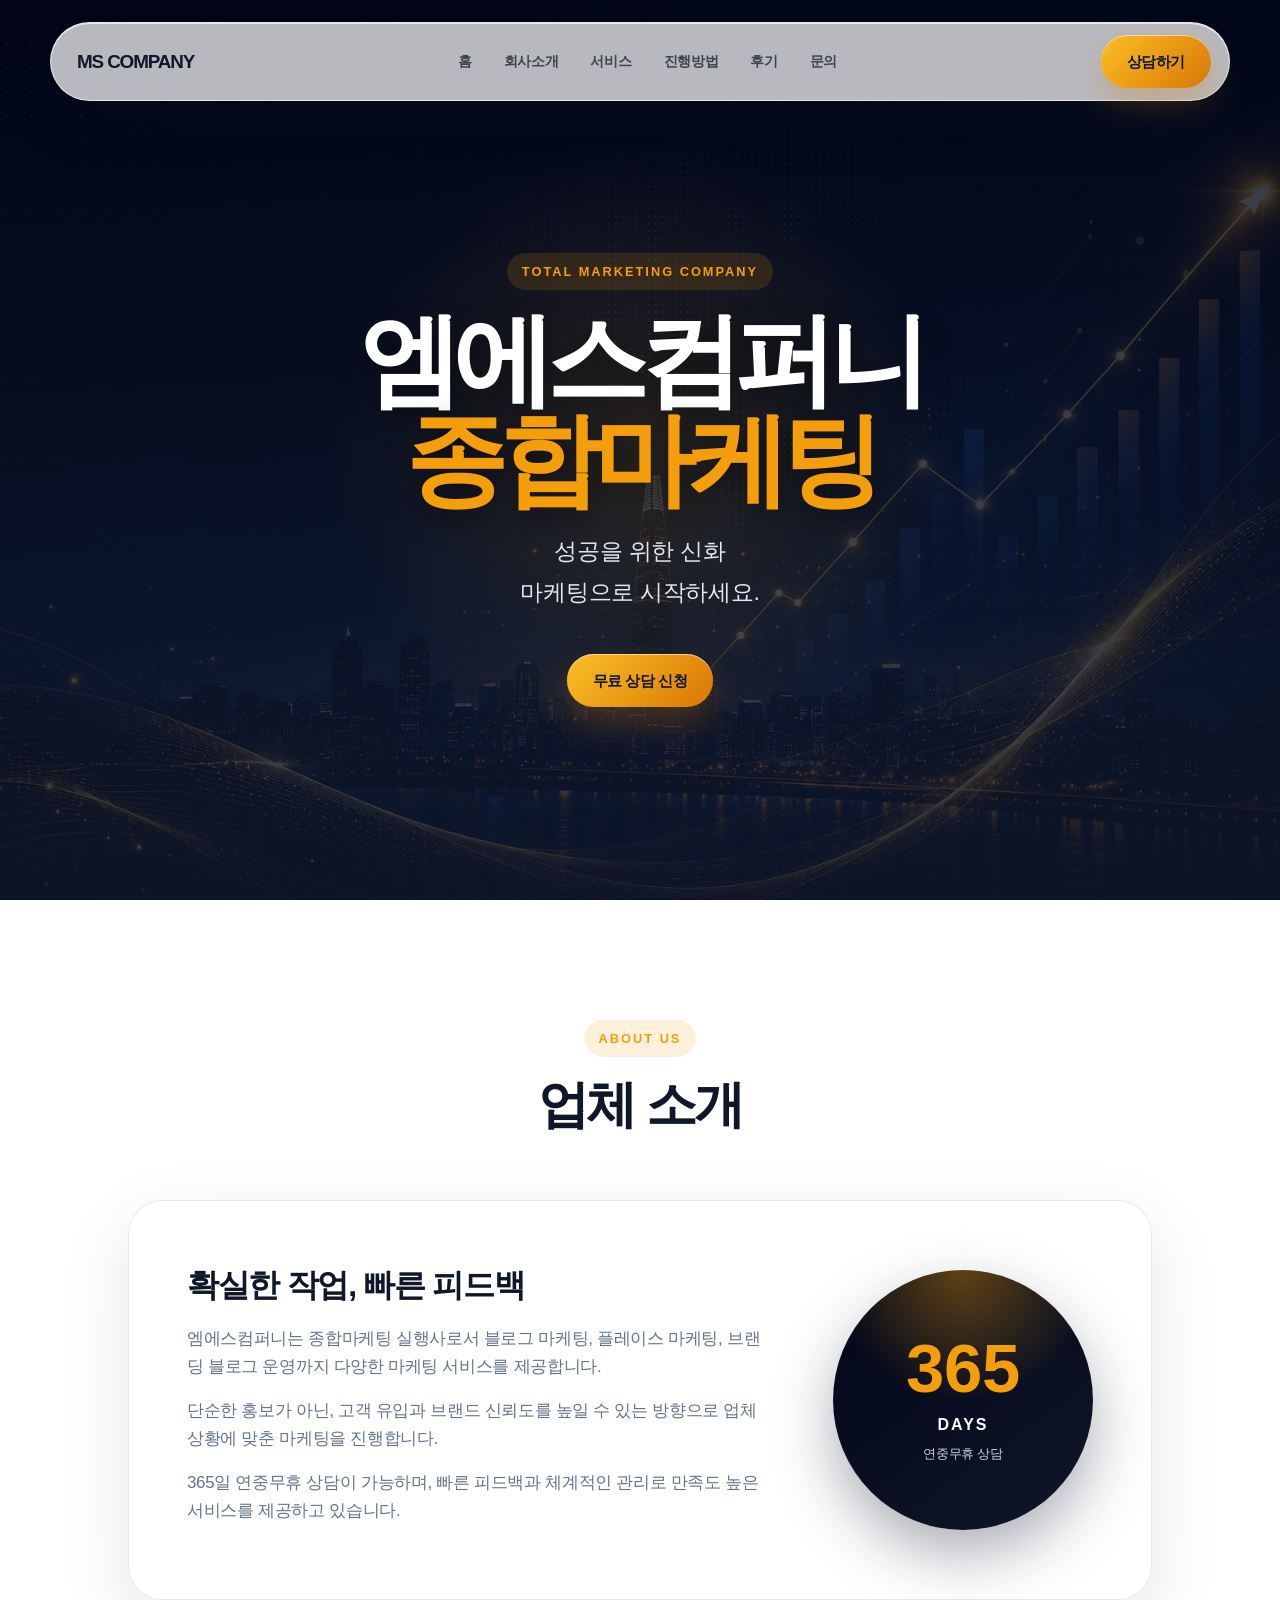
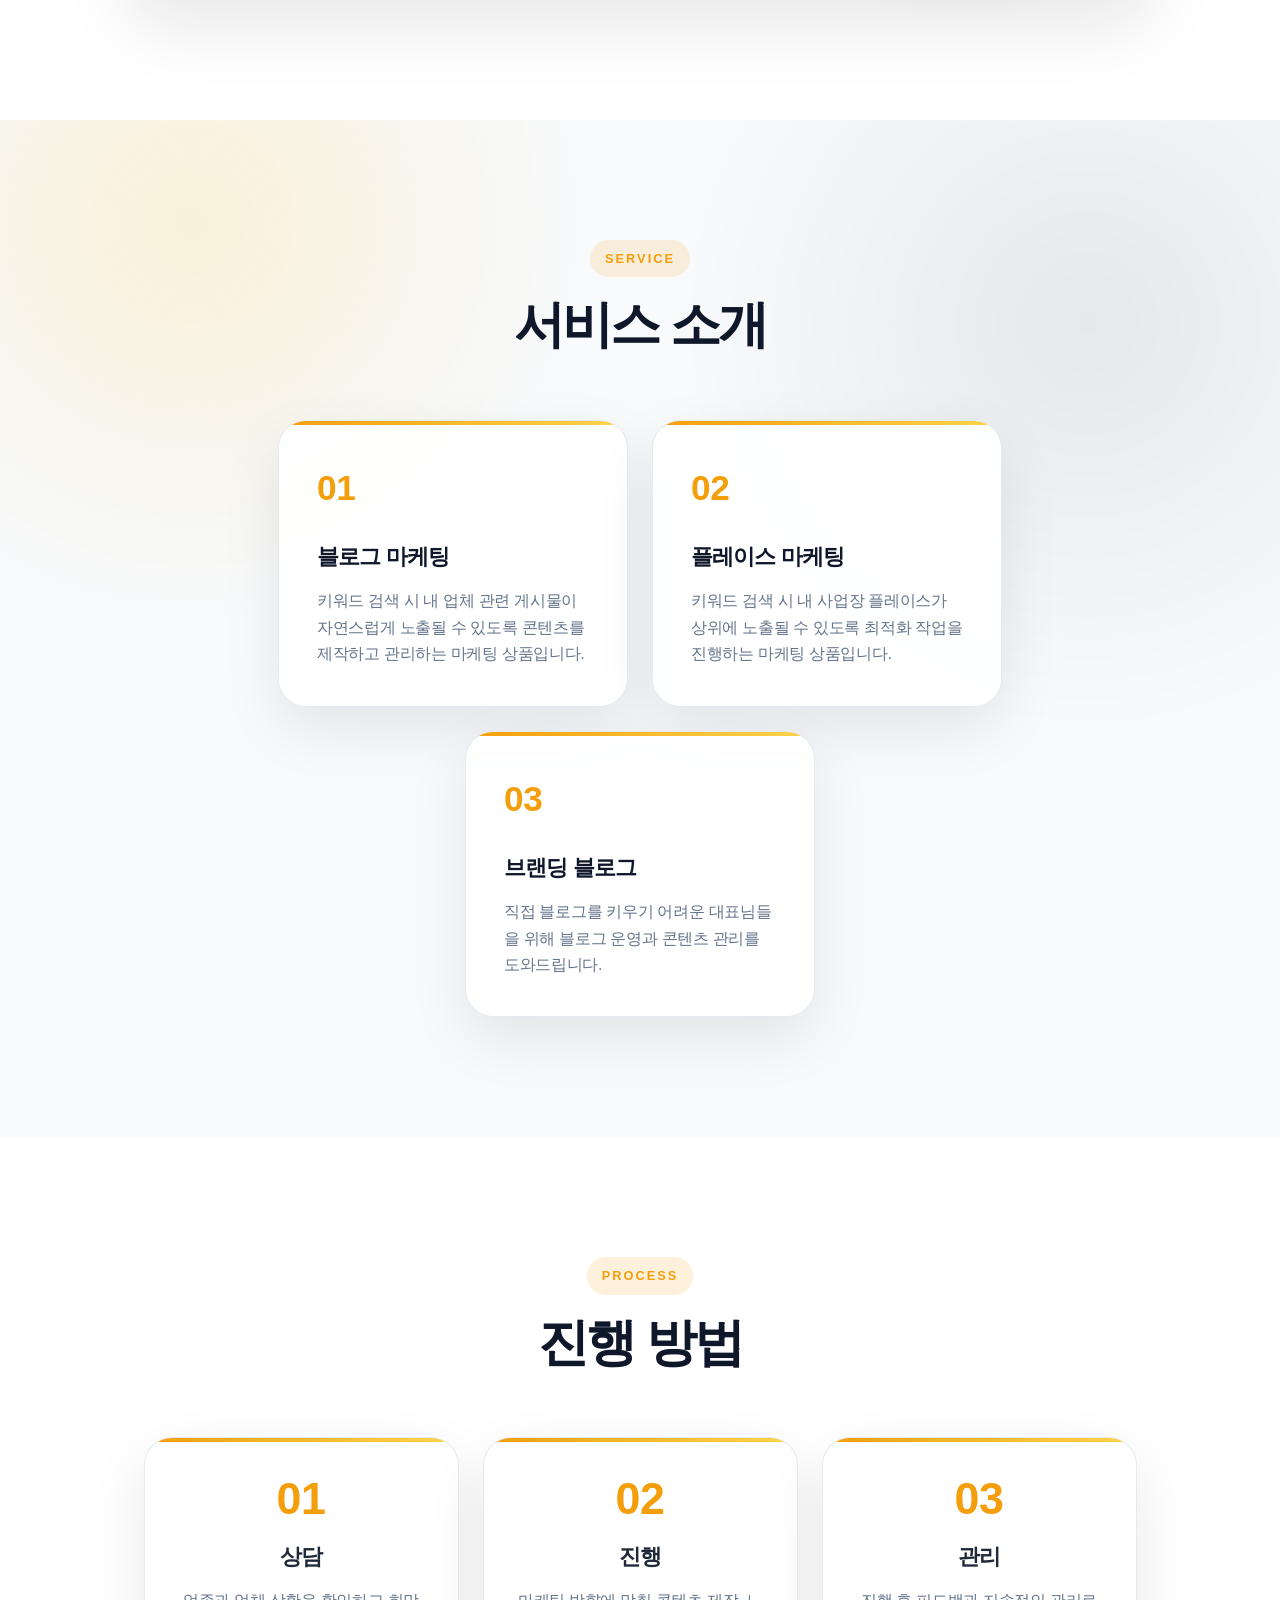
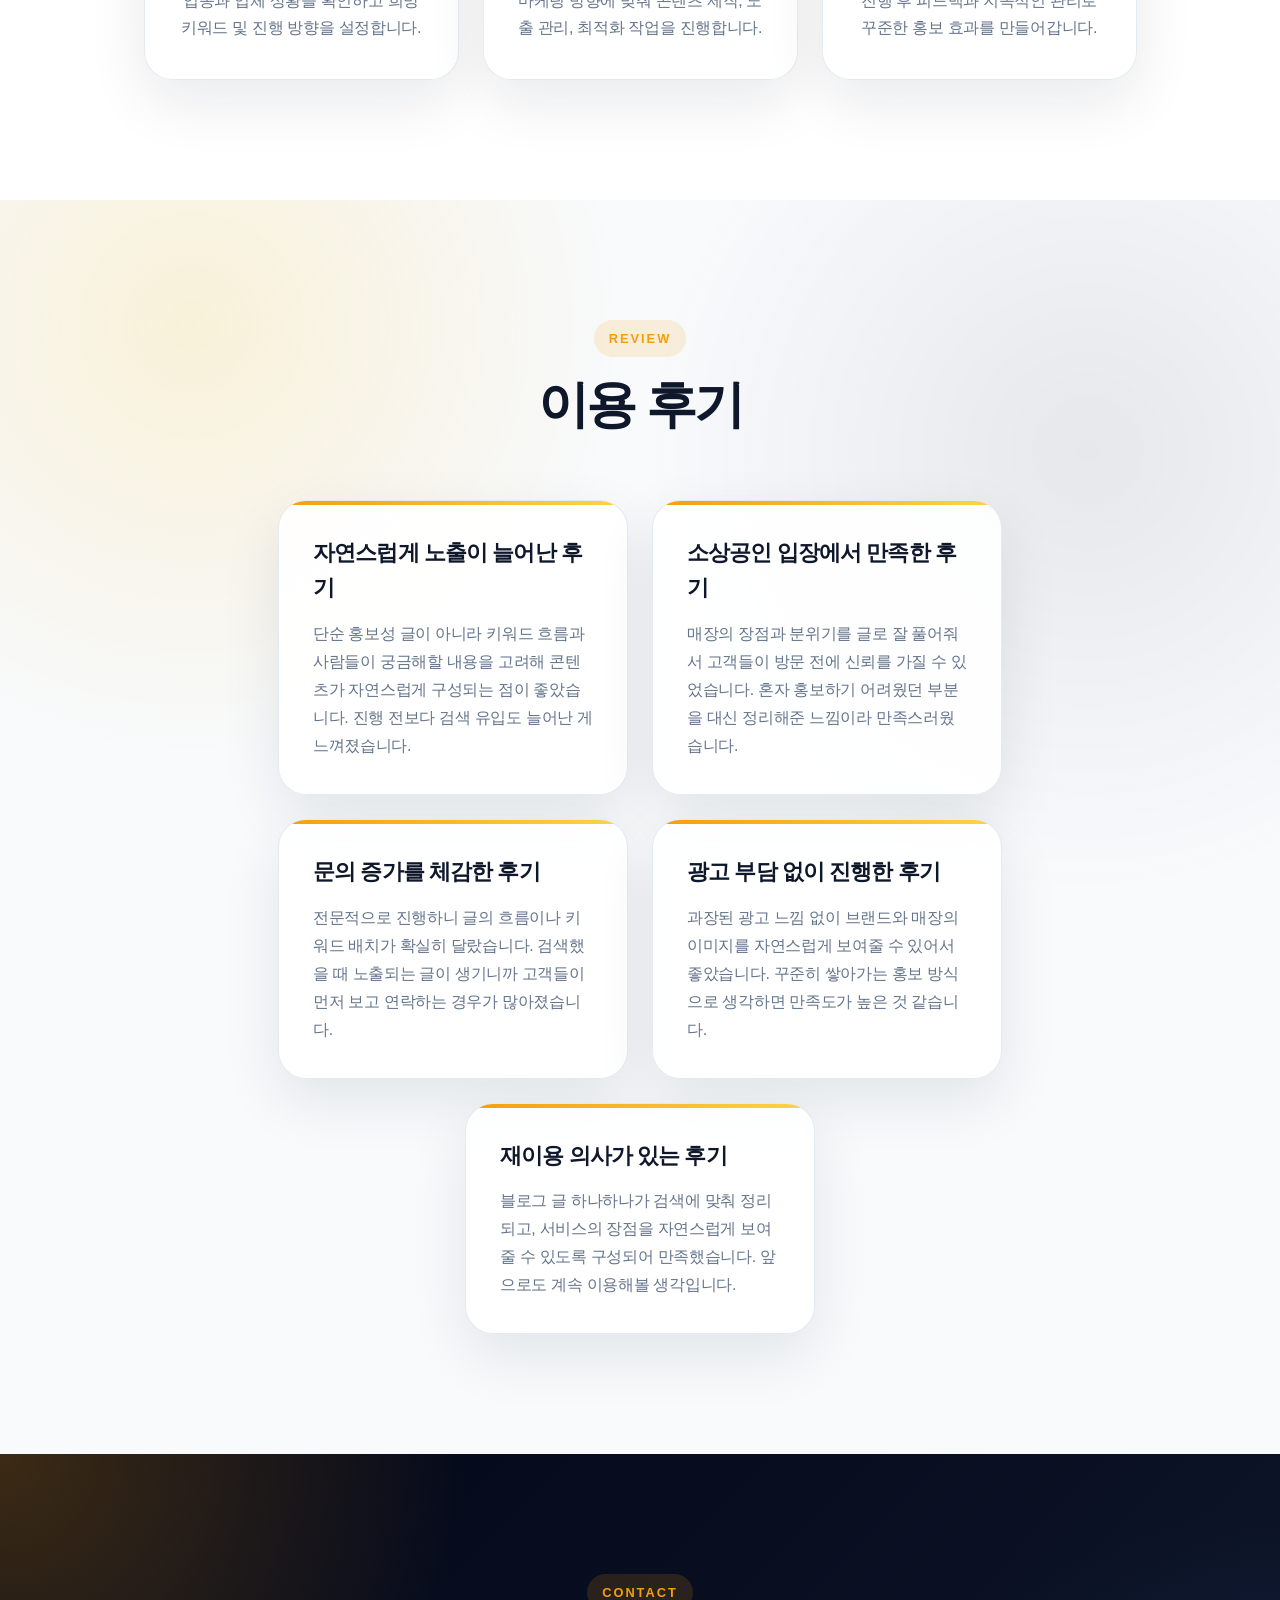
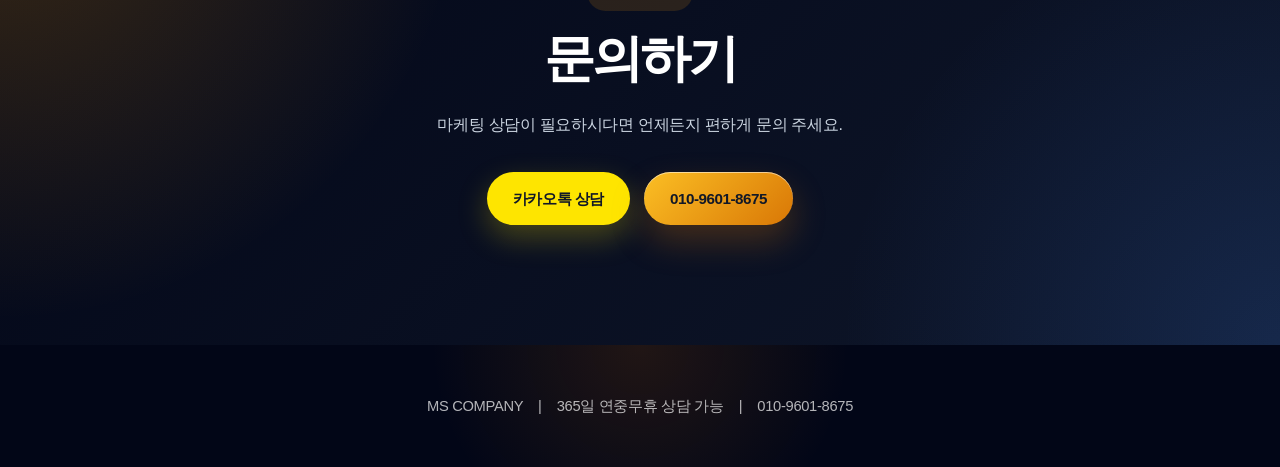
==== index.html @ 9f82bcaf "1차 작업 완료" ====
<!DOCTYPE html>
<html lang="ko">
<head>
  <meta charset="UTF-8">
  <meta name="viewport" content="width=device-width, initial-scale=1.0">
  <title>엠에스컴퍼니 종합마케팅</title>

  <link rel="stylesheet" href="./src/styles/common.css">
  <link rel="stylesheet" href="./src/styles/index.css">
</head>
<body>

  <header class="header">
    <div class="header-logo">MS COMPANY</div>

    <nav class="header-menu">
      <a href="#home" class="menu-link">홈</a>
      <a href="#about" class="menu-link">회사소개</a>
      <a href="#services" class="menu-link">서비스</a>
      <a href="#process" class="menu-link">진행방법</a>
      <a href="#review" class="menu-link">후기</a>
      <a href="#contact" class="menu-link">문의</a>
    </nav>

    <a href="http://pf.kakao.com/_NpxgxcG/chat" class="button1">상담하기</a>
  </header>

  <section id="home" class="hero-section">

  <div class="container1">

    <span class="section-label">
      TOTAL MARKETING COMPANY
    </span>

    <h1>
      엠에스컴퍼니<br>
      <span>종합마케팅</span>
    </h1>

    <p class="hero-text">
      성공을 위한 신화<br>
      마케팅으로 시작하세요.
    </p>

    <a
      href="http://pf.kakao.com/_NpxgxcG/chat"
      class="button1"
    >
      무료 상담 신청
    </a>

  </div>

</section>

  <section id="about">
    <div class="container1">
      <span class="section-label">ABOUT US</span>
      <h2>업체 소개</h2>

      <div class="about-card">
        <div class="text-container">
          <h3>확실한 작업, 빠른 피드백</h3>

          <p>
            엠에스컴퍼니는 종합마케팅 실행사로서 블로그 마케팅,
            플레이스 마케팅, 브랜딩 블로그 운영까지 다양한 마케팅 서비스를 제공합니다.
          </p>

          <p>
            단순한 홍보가 아닌, 고객 유입과 브랜드 신뢰도를 높일 수 있는
            방향으로 업체 상황에 맞춘 마케팅을 진행합니다.
          </p>

          <p>
            365일 연중무휴 상담이 가능하며,
            빠른 피드백과 체계적인 관리로 만족도 높은 서비스를 제공하고 있습니다.
          </p>
        </div>

        <div class="point-box">
          <strong>365</strong>
          <span>DAYS</span>
          <small>연중무휴 상담</small>
        </div>
      </div>
    </div>
  </section>

  <section id="services" class="bg">
    <div class="container2">
      <span class="section-label">SERVICE</span>
      <h2>서비스 소개</h2>

      <div class="service-container">
        <div class="service-box">
          <span class="service-num">01</span>
          <h3>블로그 마케팅</h3>
          <p>
            키워드 검색 시 내 업체 관련 게시물이 자연스럽게 노출될 수 있도록
            콘텐츠를 제작하고 관리하는 마케팅 상품입니다.
          </p>
        </div>

        <div class="service-box">
          <span class="service-num">02</span>
          <h3>플레이스 마케팅</h3>
          <p>
            키워드 검색 시 내 사업장 플레이스가 상위에 노출될 수 있도록
            최적화 작업을 진행하는 마케팅 상품입니다.
          </p>
        </div>

        <div class="service-box">
          <span class="service-num">03</span>
          <h3>브랜딩 블로그</h3>
          <p>
            직접 블로그를 키우기 어려운 대표님들을 위해
            블로그 운영과 콘텐츠 관리를 도와드립니다.
          </p>
        </div>
      </div>
    </div>
  </section>

  <section id="process">
    <div class="container3">
      <span class="section-label">PROCESS</span>
      <h2>진행 방법</h2>

      <div class="process-container">
        <div class="process-box">
          <strong>01</strong>
          <h3>상담</h3>
          <p>
            업종과 업체 상황을 확인하고
            희망 키워드 및 진행 방향을 설정합니다.
          </p>
        </div>

        <div class="process-box">
          <strong>02</strong>
          <h3>진행</h3>
          <p>
            마케팅 방향에 맞춰 콘텐츠 제작,
            노출 관리, 최적화 작업을 진행합니다.
          </p>
        </div>

        <div class="process-box">
          <strong>03</strong>
          <h3>관리</h3>
          <p>
            진행 후 피드백과 지속적인 관리로
            꾸준한 홍보 효과를 만들어갑니다.
          </p>
        </div>
      </div>
    </div>
  </section>

  <section id="review" class="bg">
    <div class="container3">
      <span class="section-label">REVIEW</span>
      <h2>이용 후기</h2>

      <div class="review-container">
        <div class="review-box">
          <h3>자연스럽게 노출이 늘어난 후기</h3>
          <p>
            단순 홍보성 글이 아니라 키워드 흐름과 사람들이 궁금해할 내용을 고려해
            콘텐츠가 자연스럽게 구성되는 점이 좋았습니다.
            진행 전보다 검색 유입도 늘어난 게 느껴졌습니다.
          </p>
        </div>

        <div class="review-box">
          <h3>소상공인 입장에서 만족한 후기</h3>
          <p>
            매장의 장점과 분위기를 글로 잘 풀어줘서
            고객들이 방문 전에 신뢰를 가질 수 있었습니다.
            혼자 홍보하기 어려웠던 부분을 대신 정리해준 느낌이라 만족스러웠습니다.
          </p>
        </div>

        <div class="review-box">
          <h3>문의 증가를 체감한 후기</h3>
          <p>
            전문적으로 진행하니 글의 흐름이나 키워드 배치가 확실히 달랐습니다.
            검색했을 때 노출되는 글이 생기니까
            고객들이 먼저 보고 연락하는 경우가 많아졌습니다.
          </p>
        </div>

        <div class="review-box">
          <h3>광고 부담 없이 진행한 후기</h3>
          <p>
            과장된 광고 느낌 없이 브랜드와 매장의 이미지를 자연스럽게 보여줄 수 있어서 좋았습니다.
            꾸준히 쌓아가는 홍보 방식으로 생각하면 만족도가 높은 것 같습니다.
          </p>
        </div>

        <div class="review-box">
          <h3>재이용 의사가 있는 후기</h3>
          <p>
            블로그 글 하나하나가 검색에 맞춰 정리되고,
            서비스의 장점을 자연스럽게 보여줄 수 있도록 구성되어 만족했습니다.
            앞으로도 계속 이용해볼 생각입니다.
          </p>
        </div>
      </div>
    </div>
  </section>

  <section id="contact" class="contact-section">
    <div class="container4">
      <span class="section-label">CONTACT</span>
      <h2>문의하기</h2>

      <p>
        마케팅 상담이 필요하시다면 언제든지 편하게 문의 주세요.
      </p>

      <div class="contact-button-box">
        <a href="http://pf.kakao.com/_NpxgxcG/chat" class="button1 kakao-btn">
          카카오톡 상담
        </a>

        <a href="tel:01096018675" class="button1">
          010-9601-8675
        </a>
      </div>
    </div>
  </section>

  <footer>
    <p>MS COMPANY&nbsp;&nbsp;&nbsp;&nbsp;|&nbsp;&nbsp;&nbsp;&nbsp;365일 연중무휴 상담 가능&nbsp;&nbsp;&nbsp;&nbsp;|&nbsp;&nbsp;&nbsp;&nbsp;010-9601-8675</p>
  </footer>

  <script>
    const sections = document.querySelectorAll('section');

    const revealSections = () => {
      const triggerBottom = window.innerHeight * 0.82;

      sections.forEach(section => {
        const sectionTop = section.getBoundingClientRect().top;

        if (sectionTop < triggerBottom) {
          section.classList.add('show');
        }
      });
    };

    window.addEventListener('scroll', revealSections);
    revealSections();
  </script>

</body>
</html>
---- src/styles/common.css ----
@import url('colors.css');

* {
  margin: 0;
  padding: 0;
  box-sizing: border-box;
}

html {
  scroll-behavior: smooth;
}

body {
  font-family: "Pretendard", "Inter", "Noto Sans KR", Arial, sans-serif;
  color: var(--color-text);
  background: var(--color-cream);
  overflow-x: hidden;
  line-height: 1.65;
  letter-spacing: -0.02em;
}

a {
  text-decoration: none;
  color: inherit;
}

.header {
  position: fixed;
  top: 22px;
  left: 50%;
  transform: translateX(-50%);
  z-index: 999;

  width: calc(100% - 80px);
  max-width: 1180px;

  display: flex;
  align-items: center;
  justify-content: space-between;

  padding: 12px 18px 12px 26px;
  border: 1px solid rgba(255, 255, 255, 0.65);
  border-radius: 999px;

  background: rgba(255, 255, 255, 0.72);
  backdrop-filter: blur(22px);
  -webkit-backdrop-filter: blur(22px);

  box-shadow:
    0 22px 60px rgba(17, 24, 39, 0.12),
    inset 0 1px 0 rgba(255, 255, 255, 0.72);
}

.header-logo {
  font-size: 1.18rem;
  font-weight: 900;
  color: var(--color-primary);
  letter-spacing: -0.06em;
}

.header-menu {
  display: flex;
  align-items: center;
  gap: 8px;
}

.menu-link {
  position: relative;
  padding: 9px 12px;
  border-radius: 999px;

  font-size: 0.9rem;
  font-weight: 700;
  color: rgba(17, 24, 39, 0.72);

  transition: 0.25s ease;
}

.menu-link:hover {
  color: var(--color-primary);
  background: rgba(217, 119, 6, 0.09);
}

section {
  padding: 120px 10%;
  opacity: 0;
  transform: translateY(42px);
  transition: opacity 0.75s ease, transform 0.75s ease;
}

section.show {
  opacity: 1;
  transform: translateY(0);
}

h1 {
  font-size: clamp(3.2rem, 8vw, 6.4rem);
  line-height: 0.98;
  letter-spacing: -0.08em;
  font-weight: 950;
}

h2 {
  font-size: clamp(2rem, 4vw, 3.2rem);
  line-height: 1.18;
  letter-spacing: -0.055em;
  margin: 18px 0 22px;
  font-weight: 900;
  color: var(--color-primary);
}

h3 {
  font-size: 1.35rem;
  margin-bottom: 14px;
  letter-spacing: -0.04em;
  font-weight: 850;
}

p {
  color: var(--color-sub-text);
  font-weight: 500;
}

.button1 {
  display: inline-flex;
  align-items: center;
  justify-content: center;
  gap: 8px;

  padding: 14px 26px;
  border-radius: 999px;

  background:
    linear-gradient(135deg, #FBBF24 0%, #D97706 100%);
  color: #111827;

  font-size: 0.95rem;
  font-weight: 900;
  letter-spacing: -0.03em;

  box-shadow:
    0 16px 34px rgba(217, 119, 6, 0.28),
    inset 0 1px 0 rgba(255, 255, 255, 0.55);

  transition: 0.25s ease;
}

.button1:hover {
  transform: translateY(-3px);
  box-shadow:
    0 24px 48px rgba(217, 119, 6, 0.36),
    inset 0 1px 0 rgba(255, 255, 255, 0.65);
}

.bg {
  background:
    radial-gradient(circle at 15% 10%, rgba(251, 191, 36, 0.16), transparent 28%),
    radial-gradient(circle at 85% 20%, rgba(17, 24, 39, 0.08), transparent 30%),
    var(--color-light-background);
}

footer {
  padding: 44px 20px;
  background:
    radial-gradient(circle at top, rgba(217, 119, 6, 0.14), transparent 32%),
    var(--color-dark-background);
  text-align: center;
}

footer p {
  color: rgba(255, 255, 255, 0.7);
  margin: 5px 0;
  font-size: 0.92rem;
}

@media (max-width: 768px) {
  .header {
    top: 12px;
    width: calc(100% - 24px);
    border-radius: 26px;
    flex-direction: column;
    gap: 12px;
    padding: 16px;
  }

  .header-menu {
    flex-wrap: wrap;
    justify-content: center;
    gap: 6px;
  }

  .menu-link {
    padding: 7px 9px;
    font-size: 0.82rem;
  }

  .header .button1 {
    width: 100%;
    padding: 13px 20px;
  }

  h1 {
    letter-spacing: -0.065em;
  }

  h2 {
    font-size: 2rem;
  }

  section {
    padding: 90px 20px;
  }
}

section {
  padding: 120px 10%;
  opacity: 0;
  transform: translateY(56px) scale(0.98);
  filter: blur(8px);
  transition:
    opacity 0.9s ease,
    transform 0.9s cubic-bezier(0.22, 1, 0.36, 1),
    filter 0.9s ease;
}

section.show {
  opacity: 1;
  transform: translateY(0) scale(1);
  filter: blur(0);
}

.button1 {
  position: relative;
  overflow: hidden;
}

.button1::before {
  content: "";
  position: absolute;
  top: 0;
  left: -120%;

  width: 80%;
  height: 100%;

  background: linear-gradient(
    120deg,
    transparent,
    rgba(255, 255, 255, 0.45),
    transparent
  );

  transform: skewX(-20deg);
  transition: 0.65s;
}

.button1:hover::before {
  left: 130%;
}
---- src/styles/index.css ----
@import url('colors.css');

.container1,
.container2,
.container3,
.container4 {
  display: flex;
  flex-direction: column;
  align-items: center;
  text-align: center;
}

.section-label {
  display: inline-block;
  padding: 8px 15px;
  border-radius: 999px;

  background: rgba(245, 158, 11, 0.14);
  color: var(--color-secondary);

  font-size: 0.8rem;
  font-weight: 900;
  letter-spacing: 2px;
}

/* HERO */

.hero-section {
  position: relative;
  min-height: 100vh;
  padding-top: 170px;

  display: flex;
  align-items: center;
  justify-content: center;

  color: var(--color-white);
  text-align: center;

  background:
    linear-gradient(
      135deg,
      rgba(2, 6, 23, 0.72),
      rgba(15, 23, 42, 0.84)
    ),
    url('../images/banner.png') center center / cover no-repeat;
}

.hero-section::after {
  content: "";
  position: absolute;
  inset: 0;
  background:
    radial-gradient(circle at 50% 45%, rgba(245, 158, 11, 0.2), transparent 34%),
    linear-gradient(to bottom, transparent 70%, rgba(2, 6, 23, 0.45));
}

.hero-section .container1 {
  position: relative;
  z-index: 2;
  max-width: 920px;
}

.hero-section h1 {
  margin: 26px 0;
  color: var(--color-white);
  text-shadow: 0 12px 34px rgba(0, 0, 0, 0.45);
}

.hero-text {
  margin-bottom: 42px;
  font-size: 1.45rem;
  line-height: 1.8;
  color: #E2E8F0;
}

/* ABOUT */

.about-card {
  width: 100%;
  max-width: 1120px;
  margin-top: 42px;
  padding: 58px;

  display: flex;
  align-items: center;
  justify-content: space-between;
  gap: 60px;

  text-align: left;

  background: rgba(255, 255, 255, 0.9);
  border: 1px solid rgba(226, 232, 240, 0.9);
  border-radius: 34px;
  box-shadow: 0 24px 70px rgba(15, 23, 42, 0.1);
}

.text-container {
  flex: 1;
}

.text-container h3 {
  font-size: 2rem;
  color: var(--color-primary);
}

.text-container p {
  margin-bottom: 16px;
  font-size: 1.06rem;
}

.point-box {
  width: 260px;
  height: 260px;
  flex-shrink: 0;

  border-radius: 50%;
  background:
    radial-gradient(circle at top, rgba(245, 158, 11, 0.38), transparent 45%),
    linear-gradient(145deg, #020617, #0F172A);

  display: flex;
  flex-direction: column;
  align-items: center;
  justify-content: center;

  color: var(--color-white);
  box-shadow: 0 24px 60px rgba(15, 23, 42, 0.35);
}

.point-box strong {
  font-size: 4.3rem;
  line-height: 1;
  color: var(--color-secondary);
}

.point-box span {
  margin-top: 8px;
  font-weight: 900;
  letter-spacing: 2px;
}

.point-box small {
  margin-top: 5px;
  color: #CBD5E1;
}

/* SERVICE / PROCESS / REVIEW */

.service-container,
.process-container,
.review-container {
  width: 100%;
  max-width: 1180px;
  display: flex;
  flex-wrap: wrap;
  justify-content: center;
  gap: 24px;
  margin-top: 42px;
}

.service-box,
.process-box,
.review-box {
  position: relative;
  overflow: hidden;

  background: rgba(255, 255, 255, 0.9);
  border: 1px solid rgba(226, 232, 240, 0.9);
  border-radius: 28px;

  box-shadow: 0 22px 60px rgba(15, 23, 42, 0.09);
  transition: 0.35s;
}

.service-box:hover,
.process-box:hover,
.review-box:hover {
  transform: translateY(-10px);
  box-shadow: 0 32px 84px rgba(15, 23, 42, 0.16);
}

.service-box::before,
.process-box::before,
.review-box::before {
  content: "";
  position: absolute;
  top: 0;
  left: 0;

  width: 100%;
  height: 4px;
  background: linear-gradient(90deg, var(--color-secondary), var(--color-gold-light));
}

.service-box {
  width: 350px;
  padding: 38px;
  text-align: left;
}

.service-num {
  display: inline-block;
  margin-bottom: 22px;
  color: var(--color-secondary);
  font-size: 2.2rem;
  font-weight: 900;
}

.service-box h3,
.review-box h3 {
  color: var(--color-primary);
}

.process-box {
  width: 315px;
  padding: 38px 30px;
  text-align: center;
}

.process-box strong {
  display: block;
  margin-bottom: 18px;
  color: var(--color-secondary);
  font-size: 2.8rem;
  line-height: 1;
}

.review-box {
  width: 350px;
  padding: 34px;
  text-align: left;
}

.review-box p {
  line-height: 1.75;
}

/* CONTACT */

.contact-section {
  color: var(--color-white);
  background:
    radial-gradient(circle at top left, rgba(245, 158, 11, 0.24), transparent 34%),
    radial-gradient(circle at bottom right, rgba(59, 130, 246, 0.16), transparent 32%),
    linear-gradient(135deg, #020617, #0F172A);
}

.contact-section h2 {
  color: var(--color-white);
}

.contact-section p {
  color: #CBD5E1;
}

.contact-button-box {
  display: flex;
  gap: 14px;
  flex-wrap: wrap;
  justify-content: center;
  margin-top: 34px;
}

.kakao-btn {
  background: #FEE500;
  color: #111827;
  box-shadow: 0 12px 30px rgba(254, 229, 0, 0.26);
}

.kakao-btn:hover {
  background: #FDD835;
}

@media (max-width: 768px) {
  .hero-section {
    min-height: 92vh;
    padding-top: 210px;
  }

  .hero-text {
    font-size: 1.15rem;
  }

  .about-card {
    flex-direction: column;
    padding: 34px 24px;
    text-align: center;
  }

  .text-container h3 {
    font-size: 1.6rem;
  }

  .point-box {
    width: 190px;
    height: 190px;
  }

  .point-box strong {
    font-size: 3.2rem;
  }

  .service-box,
  .process-box,
  .review-box {
    width: 100%;
  }
}

.hero-section {
  position: relative;

  min-height: 100vh;

  padding-top: 180px;

  display: flex;
  align-items: center;
  justify-content: center;

  text-align: center;
  color: white;

  background:
    linear-gradient(
      rgba(2, 6, 23, .78),
      rgba(15, 23, 42, .82)
    ),
    url('../images/banner.png');

  background-size: cover;
  background-position: center;
  background-repeat: no-repeat;
}

.hero-section .container1 {
  position: relative;
  z-index: 5;
  max-width: 900px;
}

.hero-section h1 {
  color: white;
  margin: 20px 0;

  text-shadow:
    0 10px 30px rgba(0,0,0,.45);
}

.hero-section h1 span {
  color: var(--color-secondary);
}

.hero-text {
  font-size: 1.45rem;
  line-height: 1.8;
  color: #E2E8F0;

  margin-bottom: 40px;
}

.hero-section::after {
  content: "";

  position: absolute;
  inset: 0;

  background:
    radial-gradient(
      circle at center,
      rgba(245,158,11,.15),
      transparent 40%
    );

  pointer-events: none;
}

.service-box,
.process-box,
.review-box,
.about-card,
.point-box {
  opacity: 0;
  transform: translateY(28px);
  transition:
    opacity 0.65s ease,
    transform 0.65s cubic-bezier(0.22, 1, 0.36, 1),
    box-shadow 0.35s ease;
}

section.show .service-box,
section.show .process-box,
section.show .review-box,
section.show .about-card,
section.show .point-box {
  opacity: 1;
  transform: translateY(0);
}

section.show .service-box:nth-child(1),
section.show .process-box:nth-child(1),
section.show .review-box:nth-child(1) {
  transition-delay: 0.08s;
}

section.show .service-box:nth-child(2),
section.show .process-box:nth-child(2),
section.show .review-box:nth-child(2) {
  transition-delay: 0.16s;
}

section.show .service-box:nth-child(3),
section.show .process-box:nth-child(3),
section.show .review-box:nth-child(3) {
  transition-delay: 0.24s;
}

section.show .review-box:nth-child(4) {
  transition-delay: 0.32s;
}

section.show .review-box:nth-child(5) {
  transition-delay: 0.4s;
}
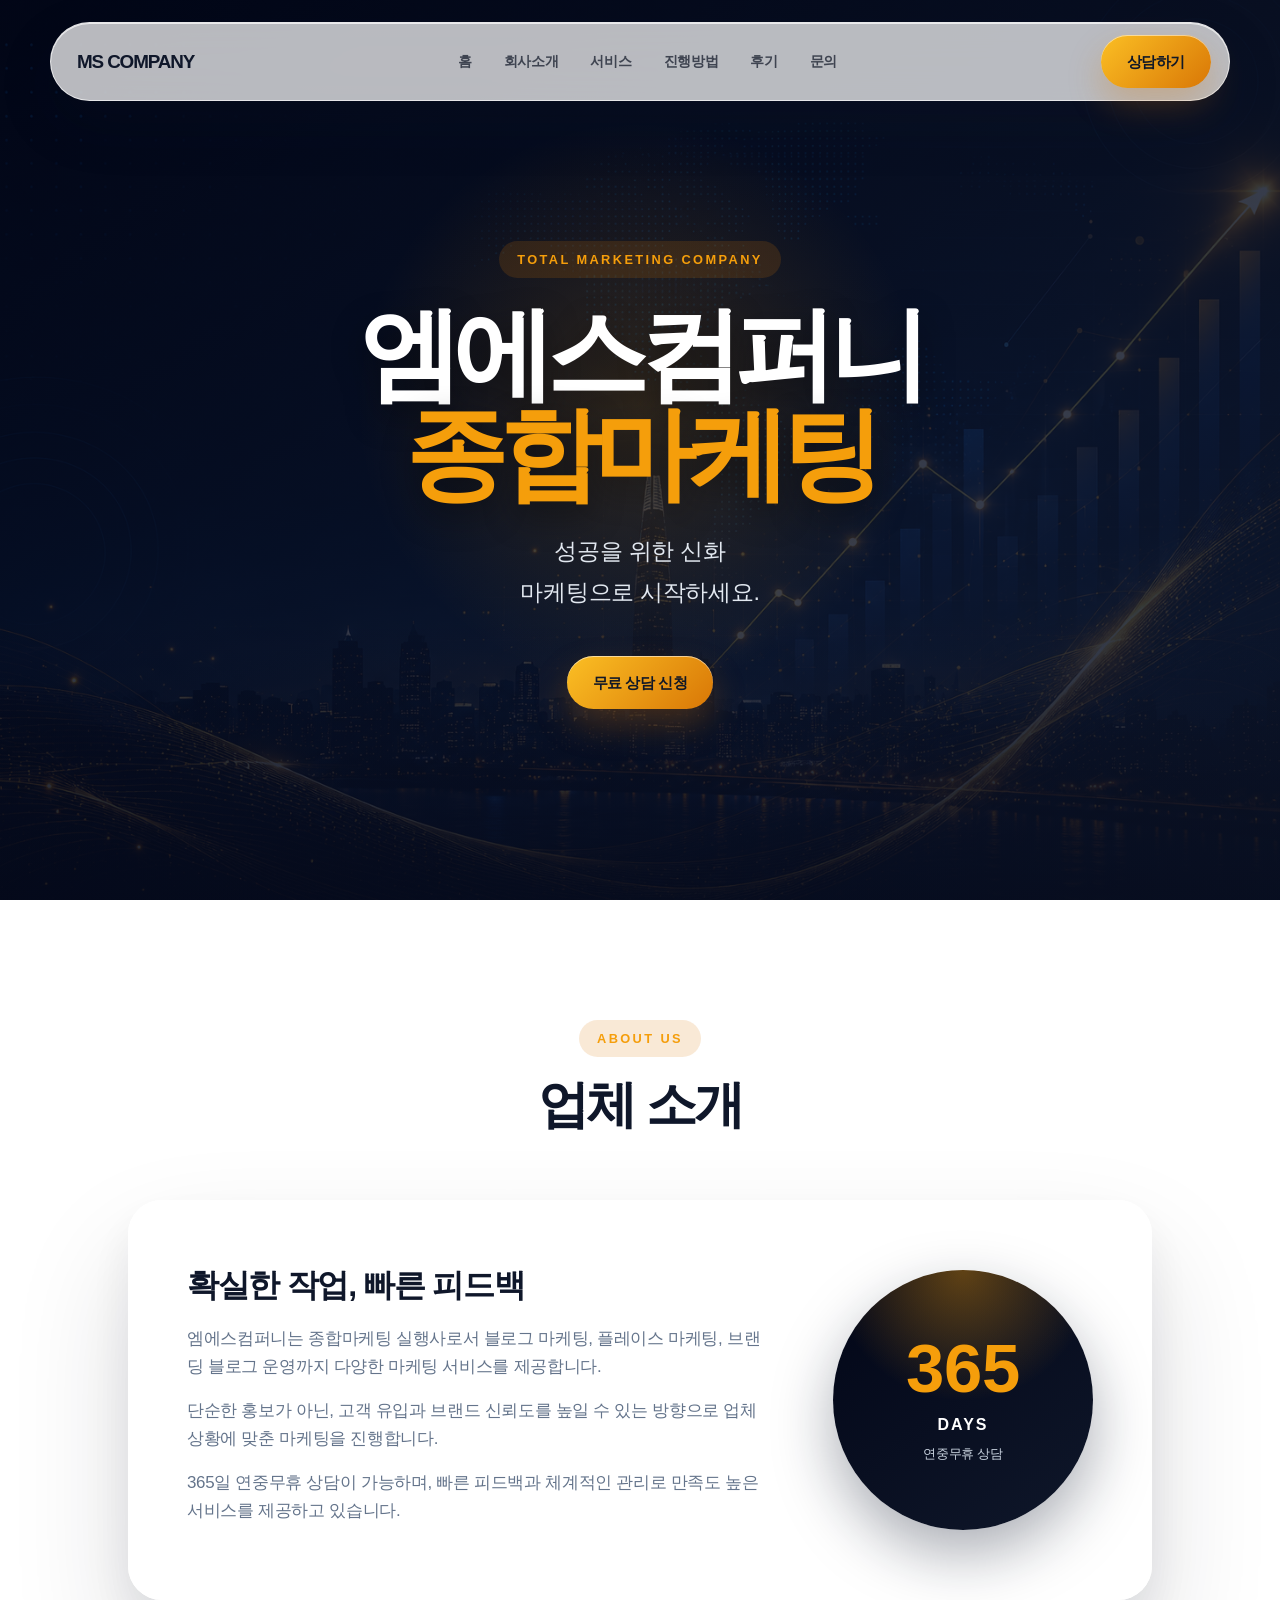
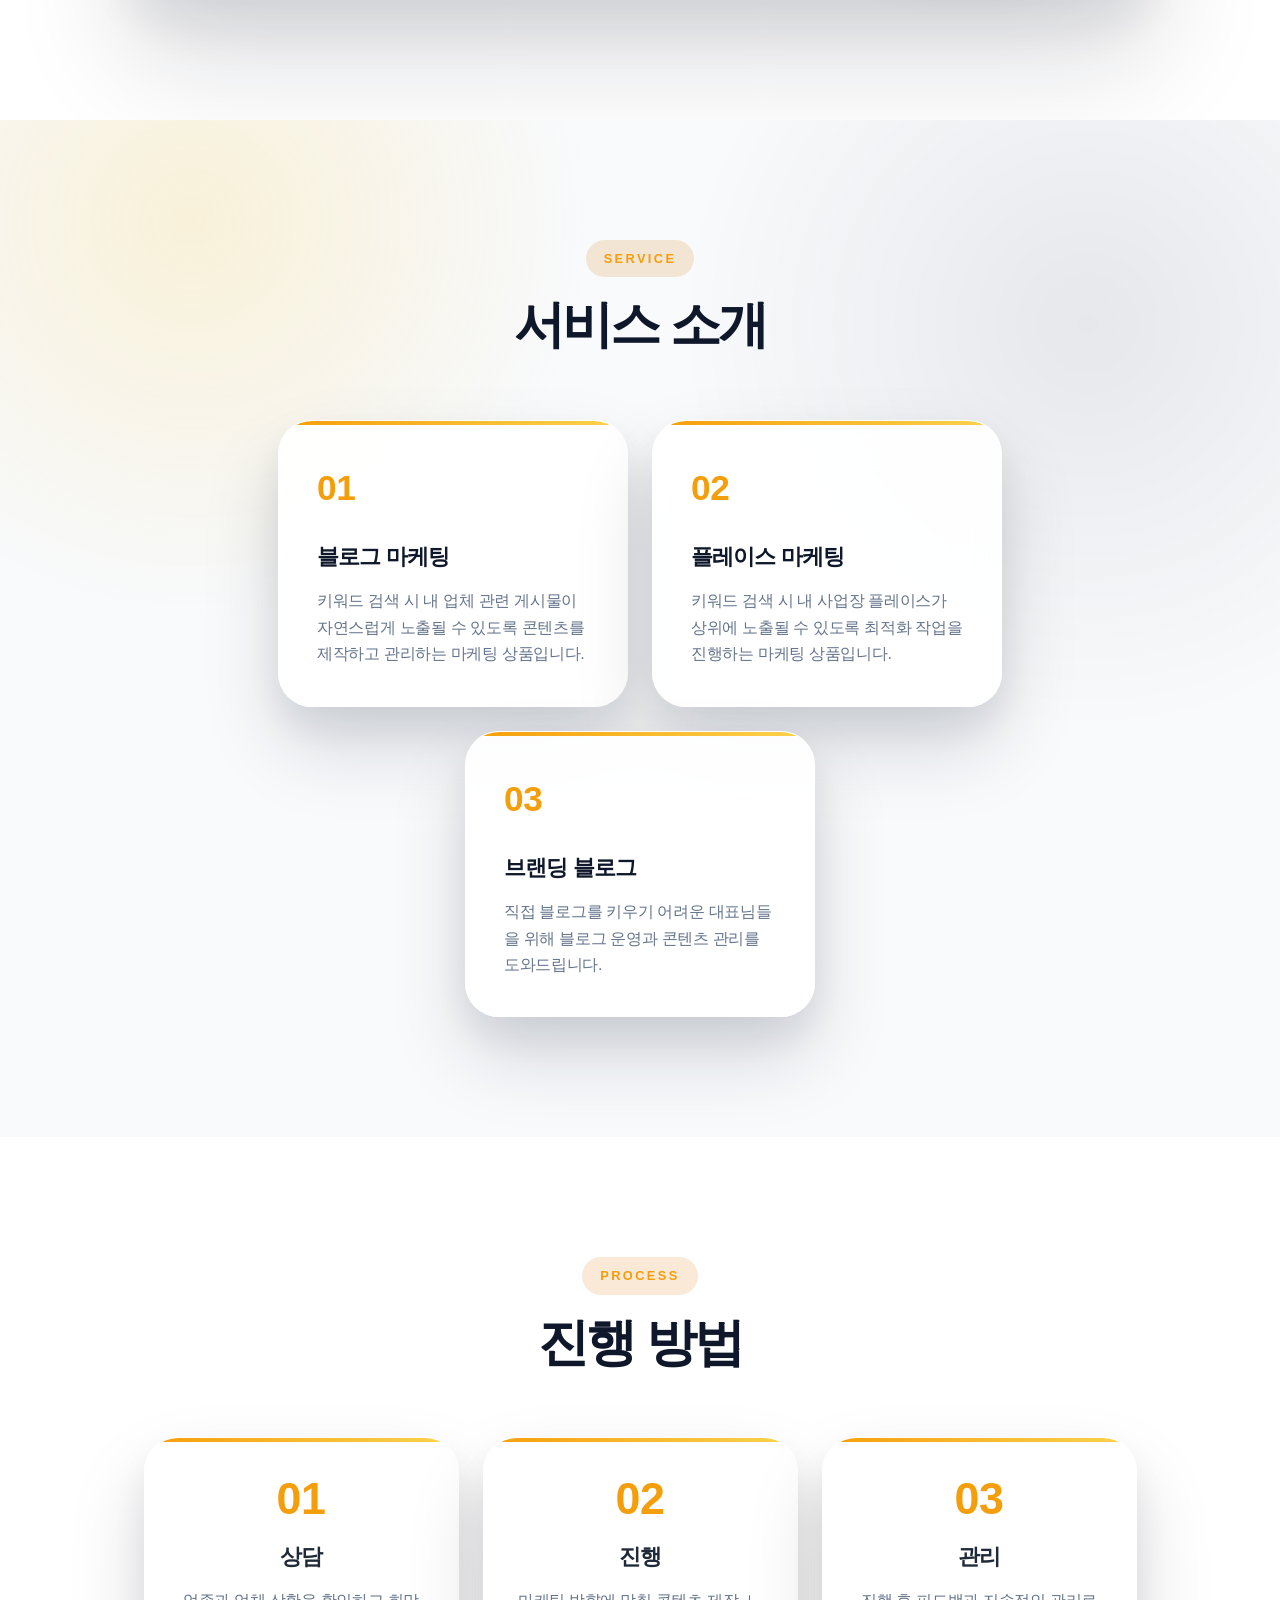
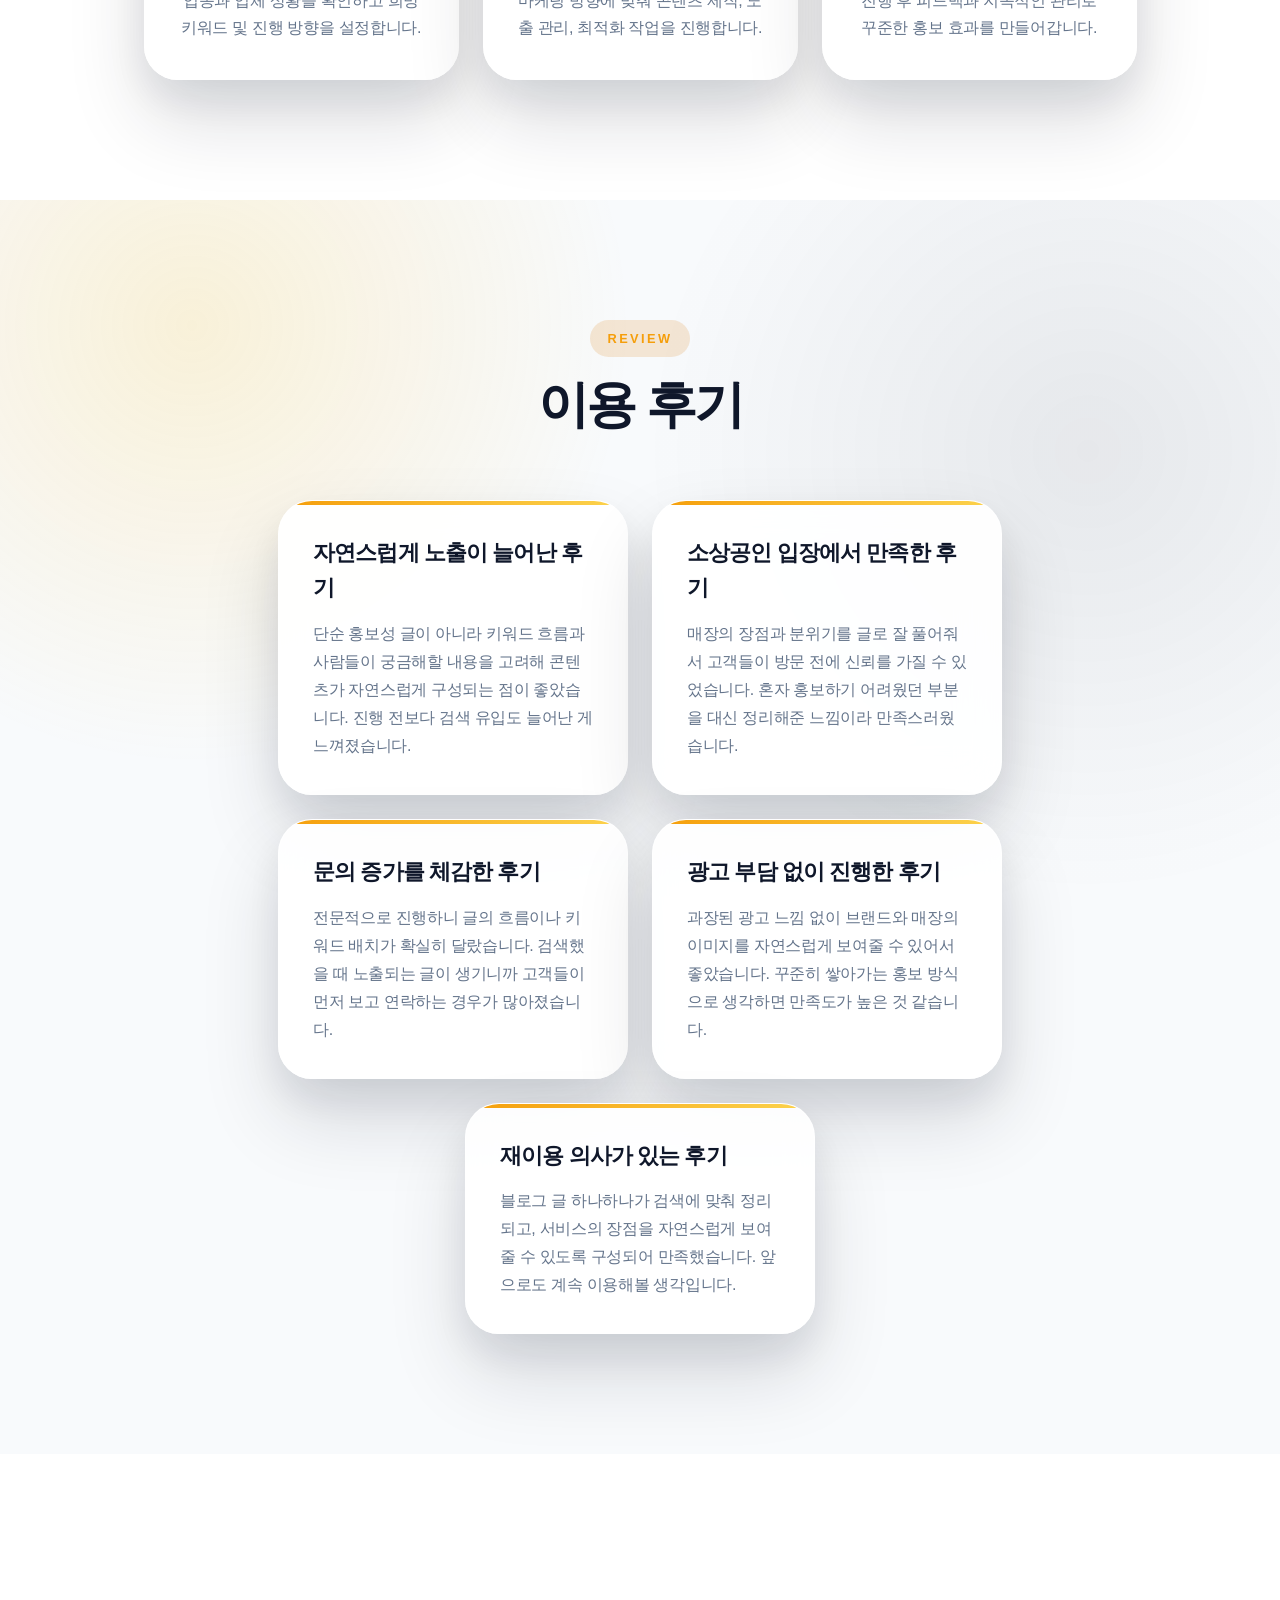
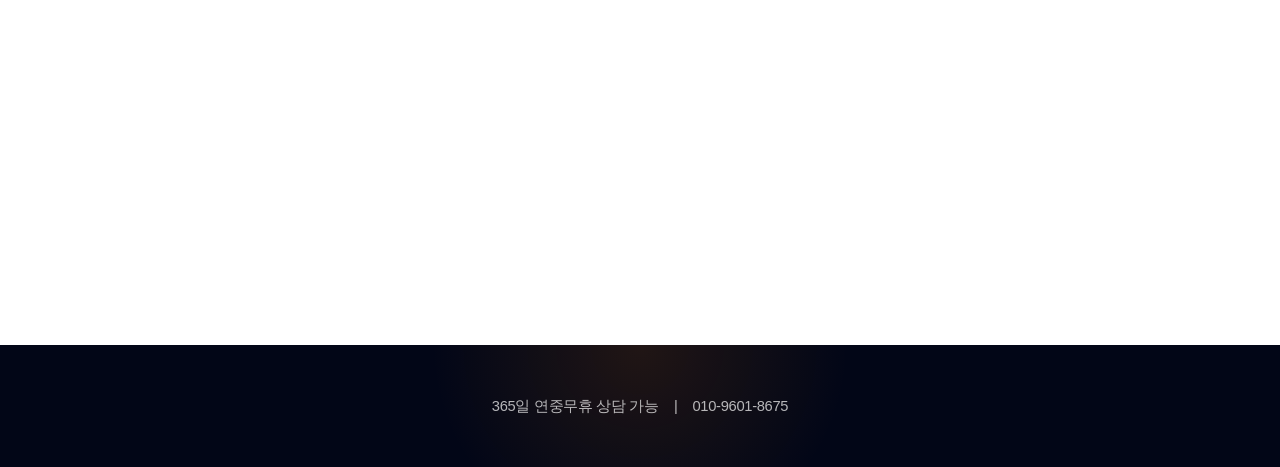
==== commit e4e1ffb8: "footer 수정" ====
--- a/index.html
+++ b/index.html
@@ -235,7 +235,7 @@
   </section>
 
   <footer>
-    <p>MS COMPANY&nbsp;&nbsp;&nbsp;&nbsp;|&nbsp;&nbsp;&nbsp;&nbsp;365일 연중무휴 상담 가능&nbsp;&nbsp;&nbsp;&nbsp;|&nbsp;&nbsp;&nbsp;&nbsp;010-9601-8675</p>
+    <p>365일 연중무휴 상담 가능&nbsp;&nbsp;&nbsp;&nbsp;|&nbsp;&nbsp;&nbsp;&nbsp;010-9601-8675</p>
   </footer>
 
   <script>
--- a/src/styles/common.css
+++ b/src/styles/common.css
@@ -65,151 +65,17 @@
 }
 
 .menu-link {
-  position: relative;
   padding: 9px 12px;
   border-radius: 999px;
-
   font-size: 0.9rem;
   font-weight: 700;
   color: rgba(17, 24, 39, 0.72);
-
   transition: 0.25s ease;
 }
 
 .menu-link:hover {
   color: var(--color-primary);
   background: rgba(217, 119, 6, 0.09);
-}
-
-section {
-  padding: 120px 10%;
-  opacity: 0;
-  transform: translateY(42px);
-  transition: opacity 0.75s ease, transform 0.75s ease;
-}
-
-section.show {
-  opacity: 1;
-  transform: translateY(0);
-}
-
-h1 {
-  font-size: clamp(3.2rem, 8vw, 6.4rem);
-  line-height: 0.98;
-  letter-spacing: -0.08em;
-  font-weight: 950;
-}
-
-h2 {
-  font-size: clamp(2rem, 4vw, 3.2rem);
-  line-height: 1.18;
-  letter-spacing: -0.055em;
-  margin: 18px 0 22px;
-  font-weight: 900;
-  color: var(--color-primary);
-}
-
-h3 {
-  font-size: 1.35rem;
-  margin-bottom: 14px;
-  letter-spacing: -0.04em;
-  font-weight: 850;
-}
-
-p {
-  color: var(--color-sub-text);
-  font-weight: 500;
-}
-
-.button1 {
-  display: inline-flex;
-  align-items: center;
-  justify-content: center;
-  gap: 8px;
-
-  padding: 14px 26px;
-  border-radius: 999px;
-
-  background:
-    linear-gradient(135deg, #FBBF24 0%, #D97706 100%);
-  color: #111827;
-
-  font-size: 0.95rem;
-  font-weight: 900;
-  letter-spacing: -0.03em;
-
-  box-shadow:
-    0 16px 34px rgba(217, 119, 6, 0.28),
-    inset 0 1px 0 rgba(255, 255, 255, 0.55);
-
-  transition: 0.25s ease;
-}
-
-.button1:hover {
-  transform: translateY(-3px);
-  box-shadow:
-    0 24px 48px rgba(217, 119, 6, 0.36),
-    inset 0 1px 0 rgba(255, 255, 255, 0.65);
-}
-
-.bg {
-  background:
-    radial-gradient(circle at 15% 10%, rgba(251, 191, 36, 0.16), transparent 28%),
-    radial-gradient(circle at 85% 20%, rgba(17, 24, 39, 0.08), transparent 30%),
-    var(--color-light-background);
-}
-
-footer {
-  padding: 44px 20px;
-  background:
-    radial-gradient(circle at top, rgba(217, 119, 6, 0.14), transparent 32%),
-    var(--color-dark-background);
-  text-align: center;
-}
-
-footer p {
-  color: rgba(255, 255, 255, 0.7);
-  margin: 5px 0;
-  font-size: 0.92rem;
-}
-
-@media (max-width: 768px) {
-  .header {
-    top: 12px;
-    width: calc(100% - 24px);
-    border-radius: 26px;
-    flex-direction: column;
-    gap: 12px;
-    padding: 16px;
-  }
-
-  .header-menu {
-    flex-wrap: wrap;
-    justify-content: center;
-    gap: 6px;
-  }
-
-  .menu-link {
-    padding: 7px 9px;
-    font-size: 0.82rem;
-  }
-
-  .header .button1 {
-    width: 100%;
-    padding: 13px 20px;
-  }
-
-  h1 {
-    letter-spacing: -0.065em;
-  }
-
-  h2 {
-    font-size: 2rem;
-  }
-
-  section {
-    padding: 90px 20px;
-  }
 }
 
 section {
@@ -229,9 +95,58 @@
   filter: blur(0);
 }
 
+h1 {
+  font-size: clamp(3.2rem, 8vw, 6.4rem);
+  line-height: 0.98;
+  letter-spacing: -0.08em;
+  font-weight: 950;
+}
+
+h2 {
+  font-size: clamp(2rem, 4vw, 3.2rem);
+  line-height: 1.18;
+  letter-spacing: -0.055em;
+  margin: 18px 0 22px;
+  font-weight: 900;
+  color: var(--color-primary);
+}
+
+h3 {
+  font-size: 1.35rem;
+  margin-bottom: 14px;
+  letter-spacing: -0.04em;
+  font-weight: 850;
+}
+
+p {
+  color: var(--color-sub-text);
+  font-weight: 500;
+}
+
 .button1 {
   position: relative;
   overflow: hidden;
+
+  display: inline-flex;
+  align-items: center;
+  justify-content: center;
+  gap: 8px;
+
+  padding: 14px 26px;
+  border-radius: 999px;
+
+  background: linear-gradient(135deg, #FBBF24 0%, #D97706 100%);
+  color: #111827;
+
+  font-size: 0.95rem;
+  font-weight: 900;
+  letter-spacing: -0.03em;
+
+  box-shadow:
+    0 16px 34px rgba(217, 119, 6, 0.28),
+    inset 0 1px 0 rgba(255, 255, 255, 0.55);
+
+  transition: 0.25s ease;
 }
 
 .button1::before {
@@ -239,21 +154,64 @@
   position: absolute;
   top: 0;
   left: -120%;
-
   width: 80%;
   height: 100%;
-
   background: linear-gradient(
     120deg,
     transparent,
     rgba(255, 255, 255, 0.45),
     transparent
   );
-
   transform: skewX(-20deg);
   transition: 0.65s;
 }
 
+.button1:hover {
+  transform: translateY(-3px);
+  box-shadow:
+    0 24px 48px rgba(217, 119, 6, 0.36),
+    inset 0 1px 0 rgba(255, 255, 255, 0.65);
+}
+
 .button1:hover::before {
   left: 130%;
+}
+
+.bg {
+  background:
+    radial-gradient(circle at 15% 10%, rgba(251, 191, 36, 0.16), transparent 28%),
+    radial-gradient(circle at 85% 20%, rgba(17, 24, 39, 0.08), transparent 30%),
+    var(--color-light-background);
+}
+
+footer {
+  padding: 44px 20px;
+  background:
+    radial-gradient(circle at top, rgba(217, 119, 6, 0.14), transparent 32%),
+    var(--color-dark-background);
+  text-align: center;
+}
+
+footer p {
+  color: rgba(255, 255, 255, 0.7);
+  margin: 5px 0;
+  font-size: 0.92rem;
+}
+
+@media (max-width: 768px) {
+  .header {
+    display: none;
+  }
+
+  section {
+    padding: 70px 16px;
+  }
+
+  h1 {
+    letter-spacing: -0.065em;
+  }
+
+  h2 {
+    font-size: 2rem;
+  }
 }
--- a/src/styles/index.css
+++ b/src/styles/index.css
@@ -12,15 +12,15 @@
 
 .section-label {
   display: inline-block;
-  padding: 8px 15px;
+  padding: 8px 18px;
   border-radius: 999px;
 
-  background: rgba(245, 158, 11, 0.14);
+  background: rgba(217, 119, 6, 0.16);
   color: var(--color-secondary);
 
   font-size: 0.8rem;
   font-weight: 900;
-  letter-spacing: 2px;
+  letter-spacing: 2.4px;
 }
 
 /* HERO */
@@ -40,7 +40,7 @@
   background:
     linear-gradient(
       135deg,
-      rgba(2, 6, 23, 0.72),
+      rgba(2, 6, 23, 0.78),
       rgba(15, 23, 42, 0.84)
     ),
     url('../images/banner.png') center center / cover no-repeat;
@@ -51,8 +51,9 @@
   position: absolute;
   inset: 0;
   background:
-    radial-gradient(circle at 50% 45%, rgba(245, 158, 11, 0.2), transparent 34%),
-    linear-gradient(to bottom, transparent 70%, rgba(2, 6, 23, 0.45));
+    radial-gradient(circle at 50% 45%, rgba(245, 158, 11, 0.18), transparent 35%),
+    linear-gradient(to bottom, transparent 68%, rgba(2, 6, 23, 0.45));
+  pointer-events: none;
 }
 
 .hero-section .container1 {
@@ -65,6 +66,10 @@
   margin: 26px 0;
   color: var(--color-white);
   text-shadow: 0 12px 34px rgba(0, 0, 0, 0.45);
+}
+
+.hero-section h1 span {
+  color: var(--color-secondary);
 }
 
 .hero-text {
@@ -89,10 +94,13 @@
 
   text-align: left;
 
-  background: rgba(255, 255, 255, 0.9);
-  border: 1px solid rgba(226, 232, 240, 0.9);
+  background: rgba(255, 255, 255, 0.92);
+  border: 1px solid rgba(255, 255, 255, 0.75);
   border-radius: 34px;
-  box-shadow: 0 24px 70px rgba(15, 23, 42, 0.1);
+
+  box-shadow:
+    0 25px 50px rgba(15, 23, 42, 0.08),
+    0 60px 120px rgba(15, 23, 42, 0.14);
 }
 
 .text-container {
@@ -165,19 +173,31 @@
   position: relative;
   overflow: hidden;
 
-  background: rgba(255, 255, 255, 0.9);
-  border: 1px solid rgba(226, 232, 240, 0.9);
-  border-radius: 28px;
-
-  box-shadow: 0 22px 60px rgba(15, 23, 42, 0.09);
-  transition: 0.35s;
+  background: rgba(255, 255, 255, 0.92);
+  backdrop-filter: blur(20px);
+  -webkit-backdrop-filter: blur(20px);
+
+  border: 1px solid rgba(255, 255, 255, 0.7);
+  border-radius: 34px;
+
+  box-shadow:
+    0 20px 40px rgba(15, 23, 42, 0.08),
+    0 40px 80px rgba(15, 23, 42, 0.14);
+
+  transition:
+    opacity 0.65s ease,
+    transform 0.65s cubic-bezier(0.22, 1, 0.36, 1),
+    box-shadow 0.35s ease;
 }
 
 .service-box:hover,
 .process-box:hover,
 .review-box:hover {
-  transform: translateY(-10px);
-  box-shadow: 0 32px 84px rgba(15, 23, 42, 0.16);
+  transform: translateY(-12px);
+
+  box-shadow:
+    0 30px 60px rgba(15, 23, 42, 0.15),
+    0 60px 120px rgba(15, 23, 42, 0.22);
 }
 
 .service-box::before,
@@ -193,6 +213,32 @@
   background: linear-gradient(90deg, var(--color-secondary), var(--color-gold-light));
 }
 
+.service-box::after,
+.process-box::after,
+.review-box::after {
+  content: "";
+  position: absolute;
+  left: 50%;
+  bottom: -50px;
+
+  width: 70%;
+  height: 60px;
+
+  transform: translateX(-50%);
+
+  background: rgba(15, 23, 42, 0.18);
+  filter: blur(40px);
+
+  opacity: 0;
+  transition: 0.35s;
+}
+
+.service-box:hover::after,
+.process-box:hover::after,
+.review-box:hover::after {
+  opacity: 0.8;
+}
+
 .service-box {
   width: 350px;
   padding: 38px;
@@ -272,109 +318,7 @@
   background: #FDD835;
 }
 
-@media (max-width: 768px) {
-  .hero-section {
-    min-height: 92vh;
-    padding-top: 210px;
-  }
-
-  .hero-text {
-    font-size: 1.15rem;
-  }
-
-  .about-card {
-    flex-direction: column;
-    padding: 34px 24px;
-    text-align: center;
-  }
-
-  .text-container h3 {
-    font-size: 1.6rem;
-  }
-
-  .point-box {
-    width: 190px;
-    height: 190px;
-  }
-
-  .point-box strong {
-    font-size: 3.2rem;
-  }
-
-  .service-box,
-  .process-box,
-  .review-box {
-    width: 100%;
-  }
-}
-
-.hero-section {
-  position: relative;
-
-  min-height: 100vh;
-
-  padding-top: 180px;
-
-  display: flex;
-  align-items: center;
-  justify-content: center;
-
-  text-align: center;
-  color: white;
-
-  background:
-    linear-gradient(
-      rgba(2, 6, 23, .78),
-      rgba(15, 23, 42, .82)
-    ),
-    url('../images/banner.png');
-
-  background-size: cover;
-  background-position: center;
-  background-repeat: no-repeat;
-}
-
-.hero-section .container1 {
-  position: relative;
-  z-index: 5;
-  max-width: 900px;
-}
-
-.hero-section h1 {
-  color: white;
-  margin: 20px 0;
-
-  text-shadow:
-    0 10px 30px rgba(0,0,0,.45);
-}
-
-.hero-section h1 span {
-  color: var(--color-secondary);
-}
-
-.hero-text {
-  font-size: 1.45rem;
-  line-height: 1.8;
-  color: #E2E8F0;
-
-  margin-bottom: 40px;
-}
-
-.hero-section::after {
-  content: "";
-
-  position: absolute;
-  inset: 0;
-
-  background:
-    radial-gradient(
-      circle at center,
-      rgba(245,158,11,.15),
-      transparent 40%
-    );
-
-  pointer-events: none;
-}
+/* SECTION INNER ANIMATION */
 
 .service-box,
 .process-box,
@@ -383,10 +327,6 @@
 .point-box {
   opacity: 0;
   transform: translateY(28px);
-  transition:
-    opacity 0.65s ease,
-    transform 0.65s cubic-bezier(0.22, 1, 0.36, 1),
-    box-shadow 0.35s ease;
 }
 
 section.show .service-box,
@@ -422,4 +362,86 @@
 
 section.show .review-box:nth-child(5) {
   transition-delay: 0.4s;
+}
+
+/* MOBILE */
+
+@media (max-width: 768px) {
+  .hero-section {
+    min-height: 700px;
+    padding: 80px 16px 50px;
+    background-position: center bottom;
+  }
+
+  .hero-section .container1 {
+    width: 100%;
+    max-width: 100%;
+  }
+
+  .hero-section h1 {
+    margin: 22px 0;
+    font-size: 3.3rem;
+    line-height: 1.05;
+  }
+
+  .hero-text {
+    margin-bottom: 34px;
+    font-size: 1.1rem;
+    line-height: 1.75;
+  }
+
+  .section-label {
+    padding: 7px 14px;
+    font-size: 0.72rem;
+    letter-spacing: 2px;
+  }
+
+  .about-card {
+    flex-direction: column;
+    margin-top: 28px;
+    padding: 30px 22px;
+    text-align: center;
+    gap: 34px;
+  }
+
+  .text-container h3 {
+    font-size: 1.55rem;
+  }
+
+  .text-container p {
+    font-size: 0.98rem;
+  }
+
+  .point-box {
+    width: 180px;
+    height: 180px;
+  }
+
+  .point-box strong {
+    font-size: 3rem;
+  }
+
+  .service-container,
+  .process-container,
+  .review-container {
+    gap: 18px;
+    margin-top: 30px;
+  }
+
+  .service-box,
+  .process-box,
+  .review-box {
+    width: 100%;
+    max-width: 100%;
+    padding: 28px 22px;
+    border-radius: 28px;
+  }
+
+  .process-box {
+    text-align: center;
+  }
+
+  .review-box {
+    text-align: left;
+  }
 }
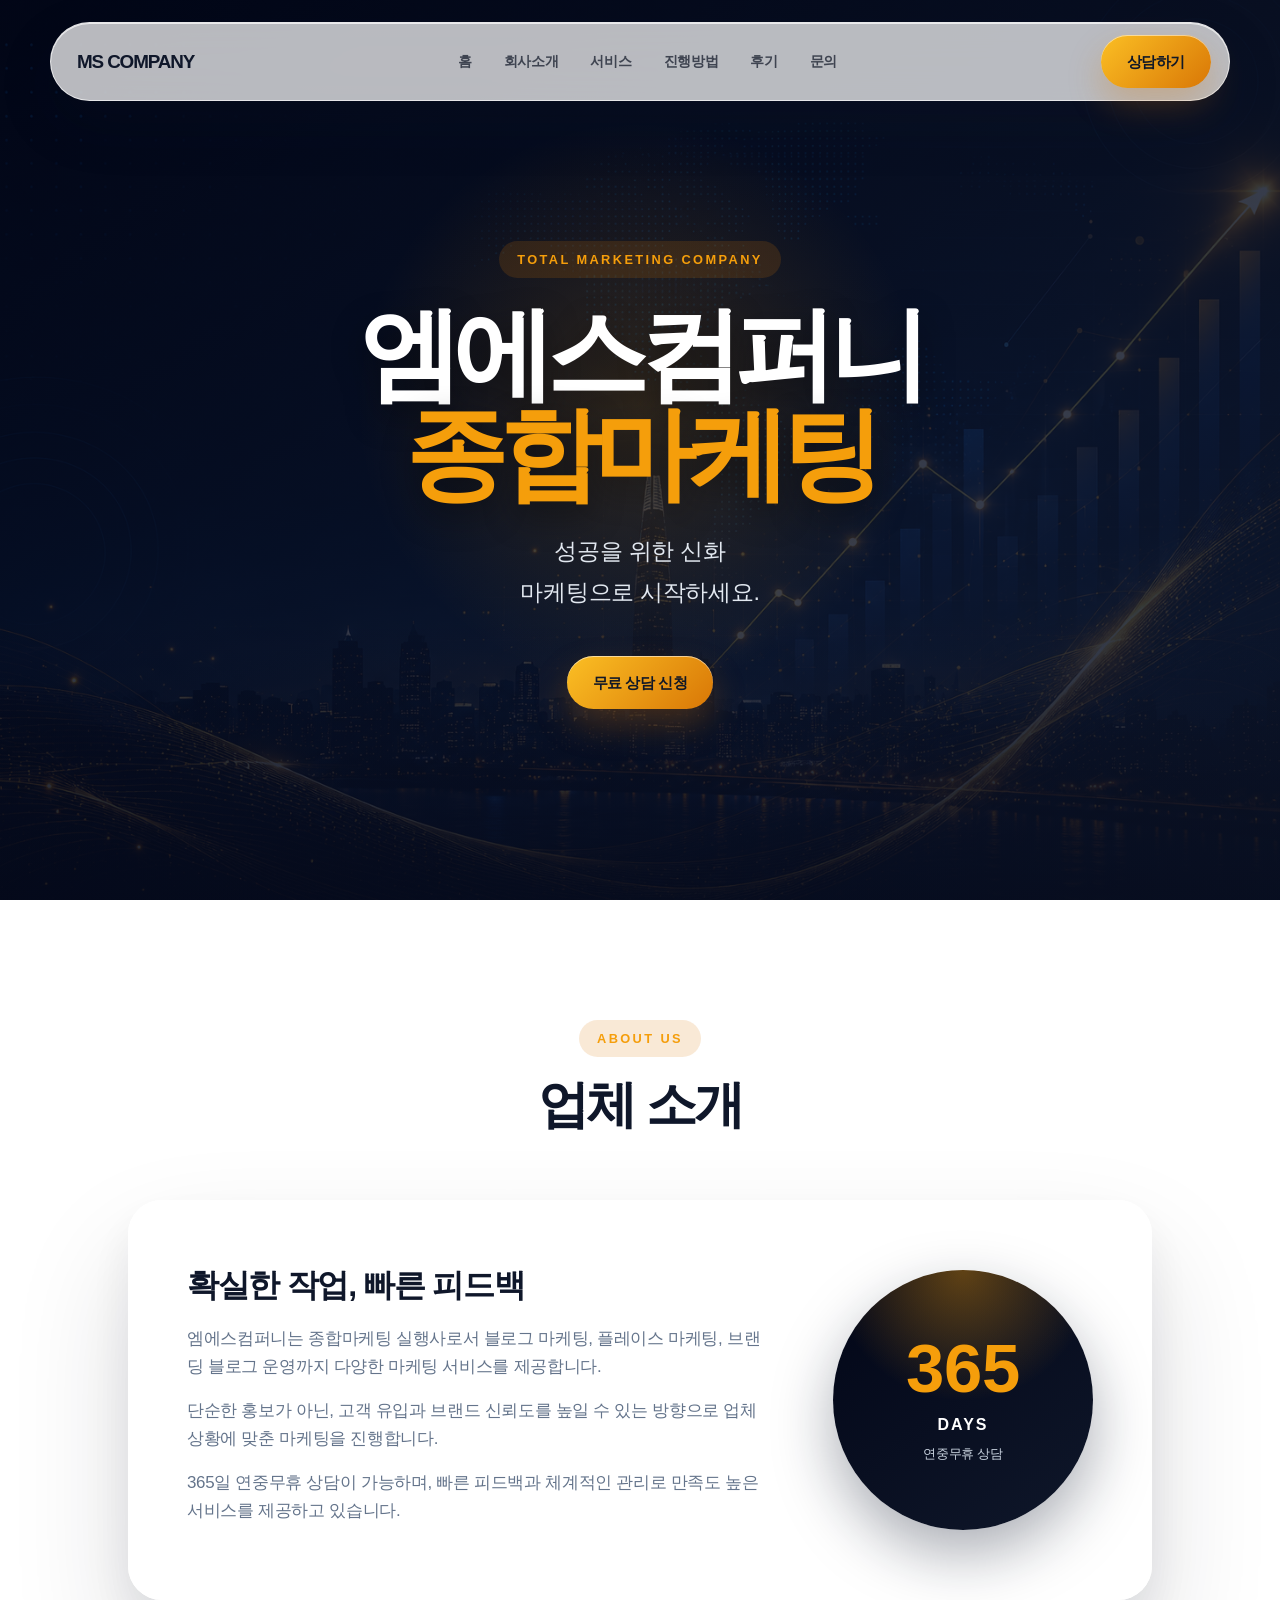
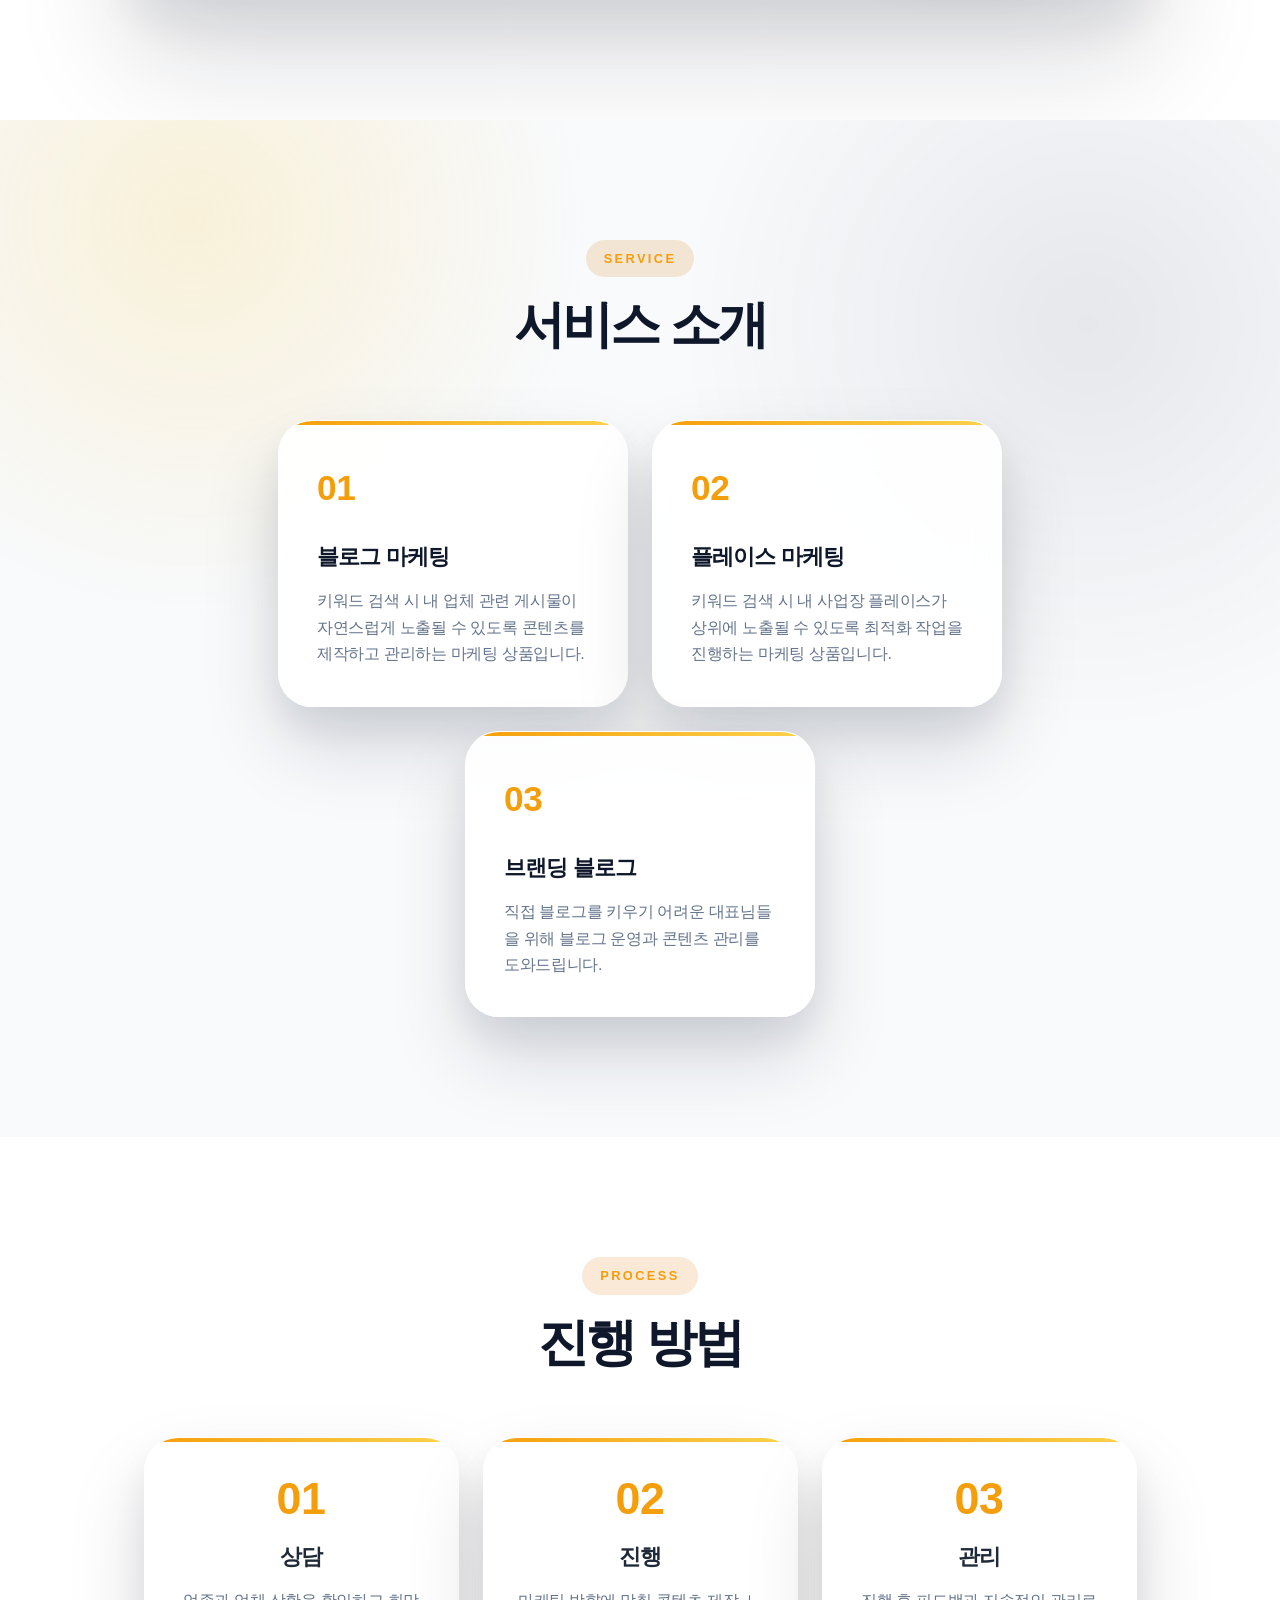
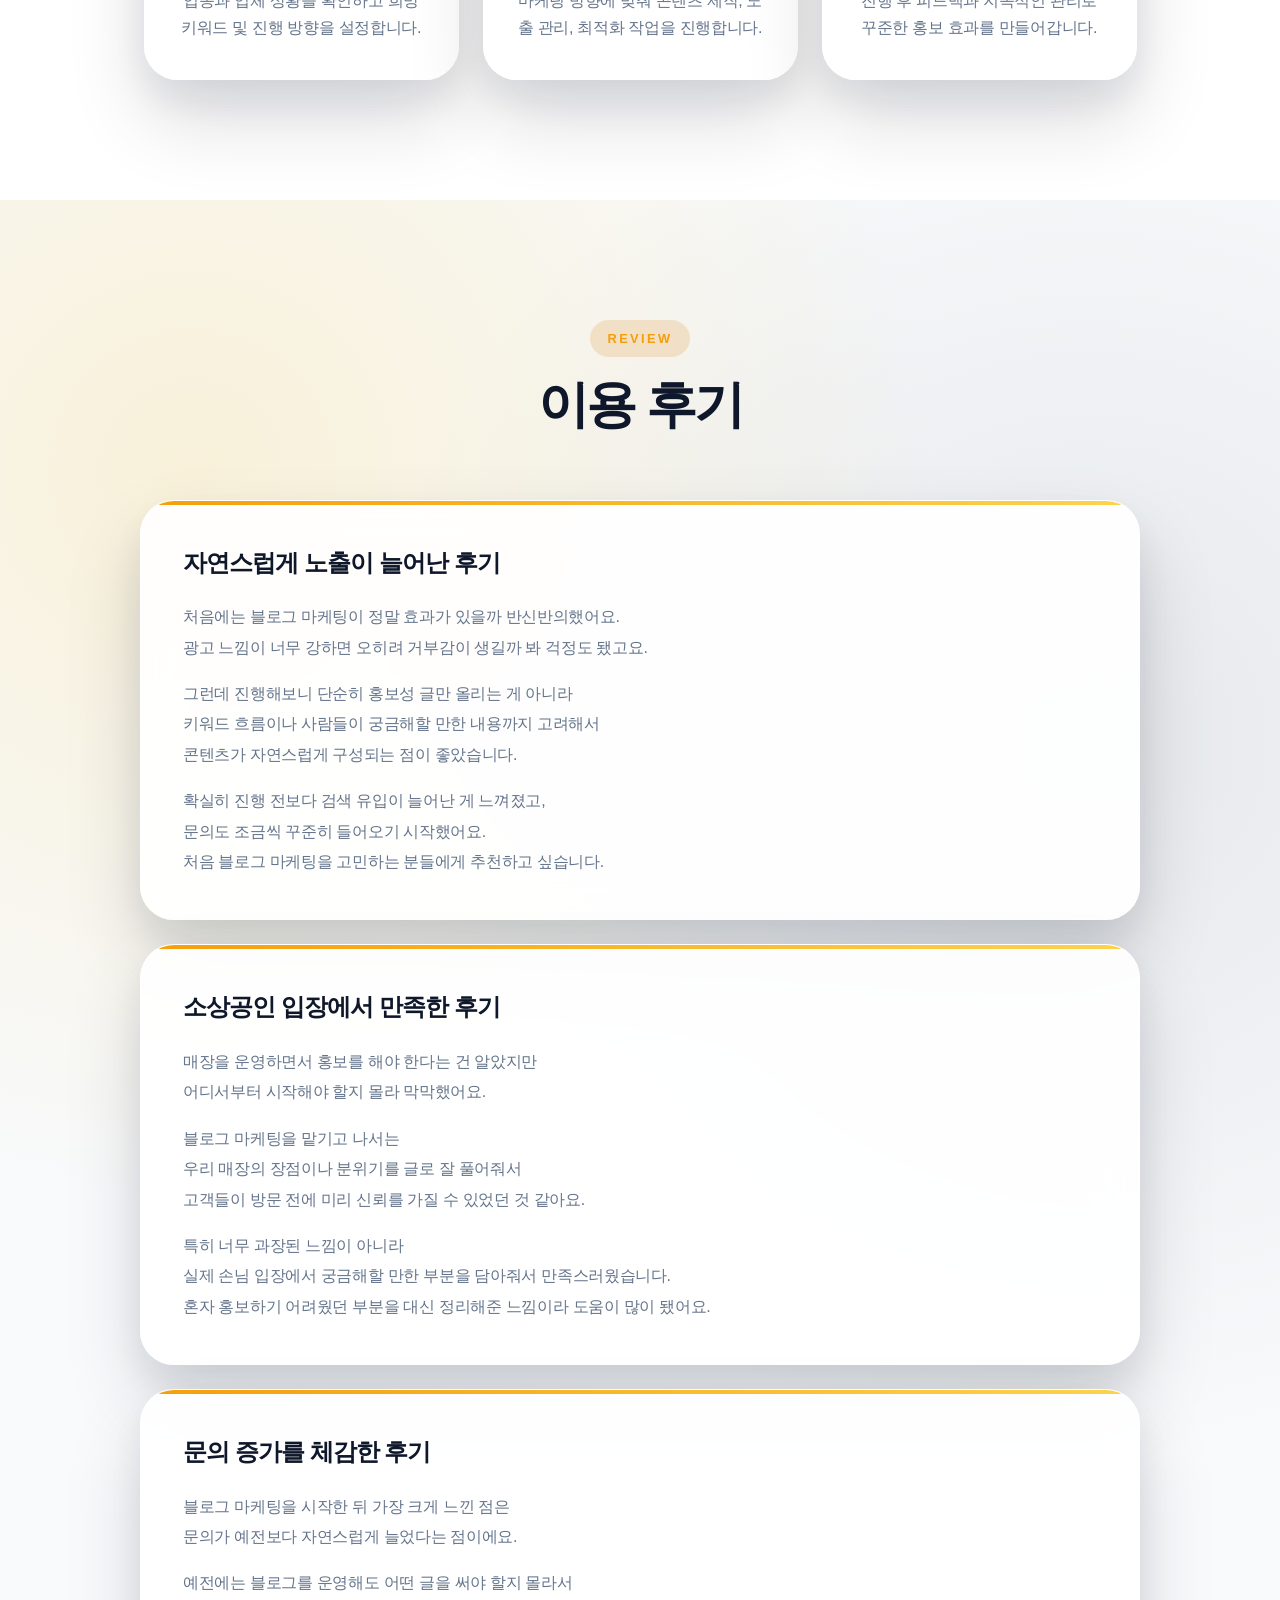
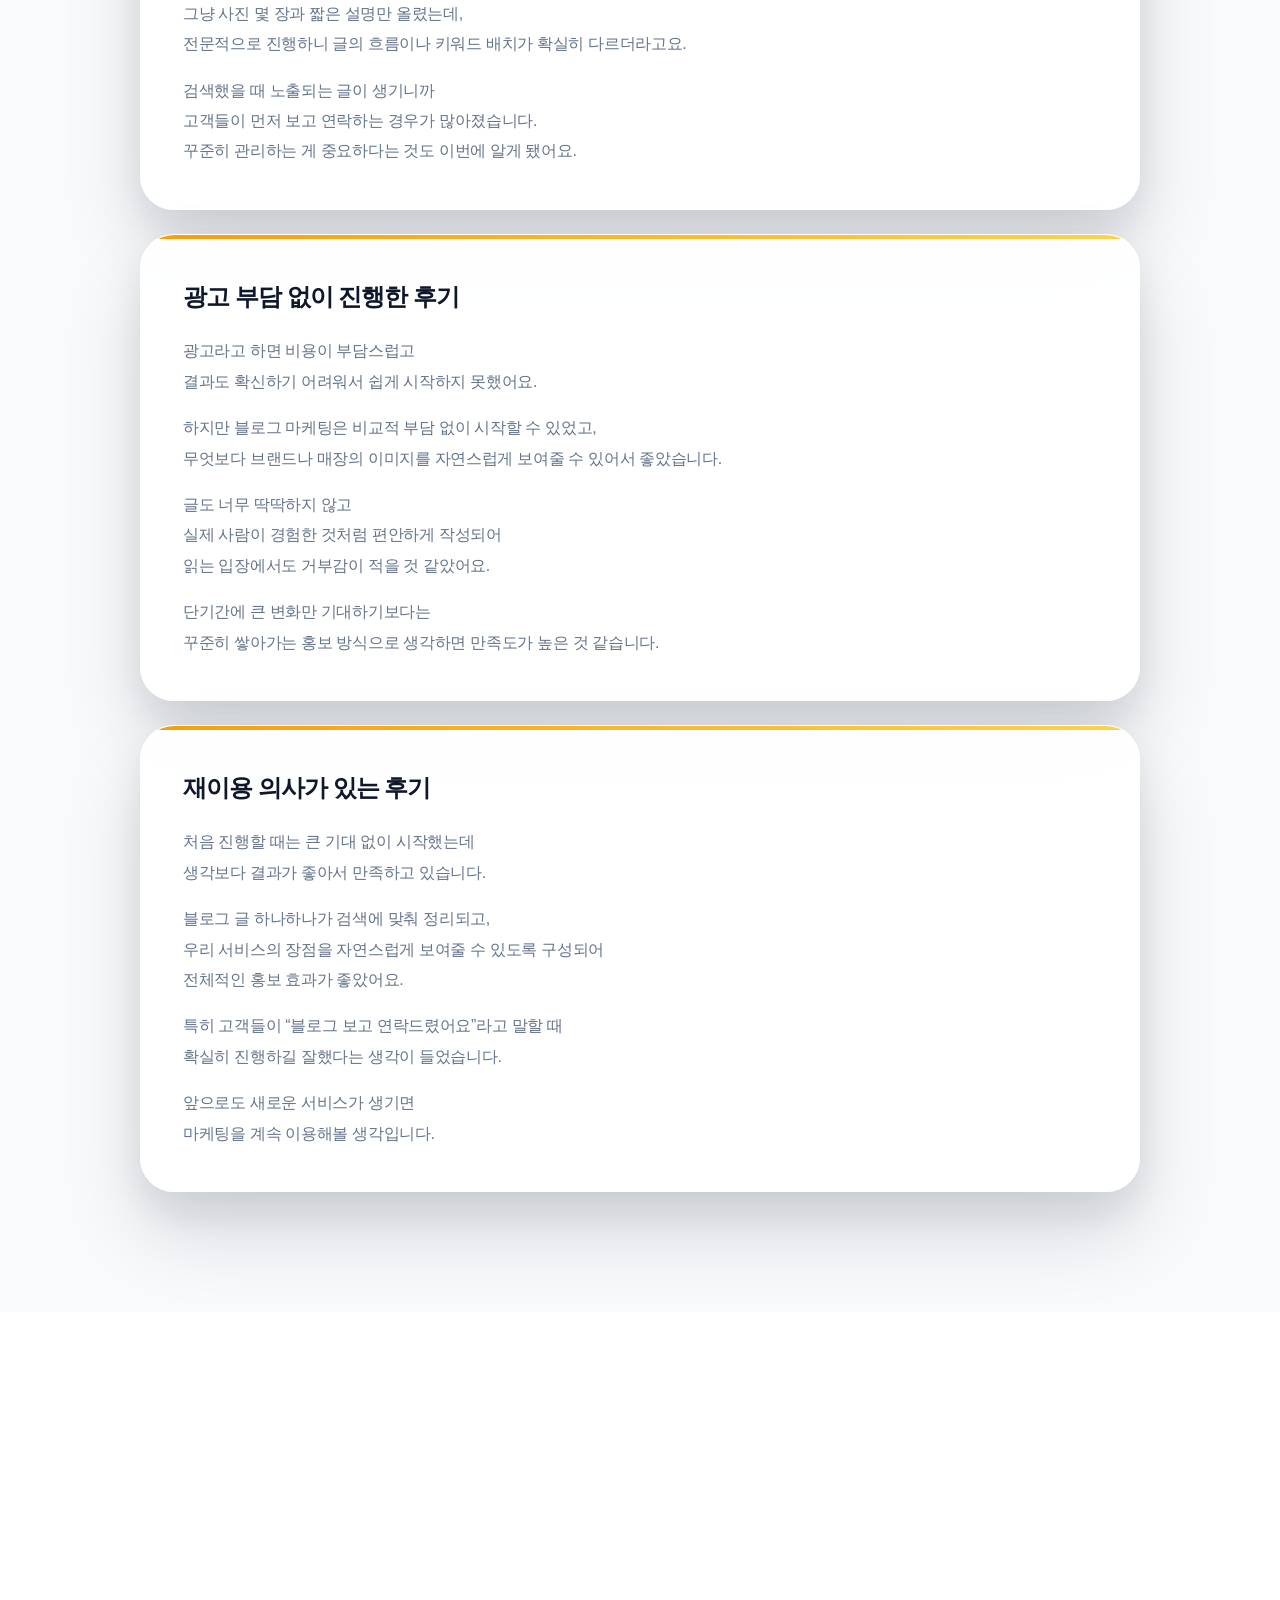
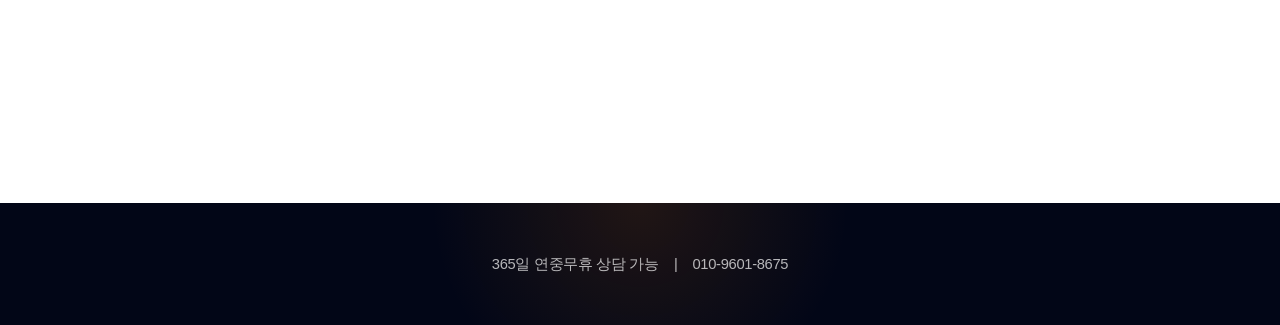
==== commit ffcaefe5: "후기 수정" ====
--- a/index.html
+++ b/index.html
@@ -161,57 +161,109 @@
   </section>
 
   <section id="review" class="bg">
-    <div class="container3">
-      <span class="section-label">REVIEW</span>
-      <h2>이용 후기</h2>
-
-      <div class="review-container">
-        <div class="review-box">
-          <h3>자연스럽게 노출이 늘어난 후기</h3>
-          <p>
-            단순 홍보성 글이 아니라 키워드 흐름과 사람들이 궁금해할 내용을 고려해
-            콘텐츠가 자연스럽게 구성되는 점이 좋았습니다.
-            진행 전보다 검색 유입도 늘어난 게 느껴졌습니다.
-          </p>
-        </div>
-
-        <div class="review-box">
-          <h3>소상공인 입장에서 만족한 후기</h3>
-          <p>
-            매장의 장점과 분위기를 글로 잘 풀어줘서
-            고객들이 방문 전에 신뢰를 가질 수 있었습니다.
-            혼자 홍보하기 어려웠던 부분을 대신 정리해준 느낌이라 만족스러웠습니다.
-          </p>
-        </div>
-
-        <div class="review-box">
-          <h3>문의 증가를 체감한 후기</h3>
-          <p>
-            전문적으로 진행하니 글의 흐름이나 키워드 배치가 확실히 달랐습니다.
-            검색했을 때 노출되는 글이 생기니까
-            고객들이 먼저 보고 연락하는 경우가 많아졌습니다.
-          </p>
-        </div>
-
-        <div class="review-box">
-          <h3>광고 부담 없이 진행한 후기</h3>
-          <p>
-            과장된 광고 느낌 없이 브랜드와 매장의 이미지를 자연스럽게 보여줄 수 있어서 좋았습니다.
-            꾸준히 쌓아가는 홍보 방식으로 생각하면 만족도가 높은 것 같습니다.
-          </p>
-        </div>
-
-        <div class="review-box">
-          <h3>재이용 의사가 있는 후기</h3>
-          <p>
-            블로그 글 하나하나가 검색에 맞춰 정리되고,
-            서비스의 장점을 자연스럽게 보여줄 수 있도록 구성되어 만족했습니다.
-            앞으로도 계속 이용해볼 생각입니다.
-          </p>
-        </div>
-      </div>
-    </div>
-  </section>
+  <div class="container3">
+    <span class="section-label">REVIEW</span>
+    <h2>이용 후기</h2>
+
+    <div class="review-container">
+      <div class="review-box">
+        <h3>자연스럽게 노출이 늘어난 후기</h3>
+        <p>
+          처음에는 블로그 마케팅이 정말 효과가 있을까 반신반의했어요.<br>
+          광고 느낌이 너무 강하면 오히려 거부감이 생길까 봐 걱정도 됐고요.
+        </p>
+        <p>
+          그런데 진행해보니 단순히 홍보성 글만 올리는 게 아니라<br>
+          키워드 흐름이나 사람들이 궁금해할 만한 내용까지 고려해서<br>
+          콘텐츠가 자연스럽게 구성되는 점이 좋았습니다.
+        </p>
+        <p>
+          확실히 진행 전보다 검색 유입이 늘어난 게 느껴졌고,<br>
+          문의도 조금씩 꾸준히 들어오기 시작했어요.<br>
+          처음 블로그 마케팅을 고민하는 분들에게 추천하고 싶습니다.
+        </p>
+      </div>
+
+      <div class="review-box">
+        <h3>소상공인 입장에서 만족한 후기</h3>
+        <p>
+          매장을 운영하면서 홍보를 해야 한다는 건 알았지만<br>
+          어디서부터 시작해야 할지 몰라 막막했어요.
+        </p>
+        <p>
+          블로그 마케팅을 맡기고 나서는<br>
+          우리 매장의 장점이나 분위기를 글로 잘 풀어줘서<br>
+          고객들이 방문 전에 미리 신뢰를 가질 수 있었던 것 같아요.
+        </p>
+        <p>
+          특히 너무 과장된 느낌이 아니라<br>
+          실제 손님 입장에서 궁금해할 만한 부분을 담아줘서 만족스러웠습니다.<br>
+          혼자 홍보하기 어려웠던 부분을 대신 정리해준 느낌이라 도움이 많이 됐어요.
+        </p>
+      </div>
+
+      <div class="review-box">
+        <h3>문의 증가를 체감한 후기</h3>
+        <p>
+          블로그 마케팅을 시작한 뒤 가장 크게 느낀 점은<br>
+          문의가 예전보다 자연스럽게 늘었다는 점이에요.
+        </p>
+        <p>
+          예전에는 블로그를 운영해도 어떤 글을 써야 할지 몰라서<br>
+          그냥 사진 몇 장과 짧은 설명만 올렸는데,<br>
+          전문적으로 진행하니 글의 흐름이나 키워드 배치가 확실히 다르더라고요.
+        </p>
+        <p>
+          검색했을 때 노출되는 글이 생기니까<br>
+          고객들이 먼저 보고 연락하는 경우가 많아졌습니다.<br>
+          꾸준히 관리하는 게 중요하다는 것도 이번에 알게 됐어요.
+        </p>
+      </div>
+
+      <div class="review-box">
+        <h3>광고 부담 없이 진행한 후기</h3>
+        <p>
+          광고라고 하면 비용이 부담스럽고<br>
+          결과도 확신하기 어려워서 쉽게 시작하지 못했어요.
+        </p>
+        <p>
+          하지만 블로그 마케팅은 비교적 부담 없이 시작할 수 있었고,<br>
+          무엇보다 브랜드나 매장의 이미지를 자연스럽게 보여줄 수 있어서 좋았습니다.
+        </p>
+        <p>
+          글도 너무 딱딱하지 않고<br>
+          실제 사람이 경험한 것처럼 편안하게 작성되어<br>
+          읽는 입장에서도 거부감이 적을 것 같았어요.
+        </p>
+        <p>
+          단기간에 큰 변화만 기대하기보다는<br>
+          꾸준히 쌓아가는 홍보 방식으로 생각하면 만족도가 높은 것 같습니다.
+        </p>
+      </div>
+
+      <div class="review-box">
+        <h3>재이용 의사가 있는 후기</h3>
+        <p>
+          처음 진행할 때는 큰 기대 없이 시작했는데<br>
+          생각보다 결과가 좋아서 만족하고 있습니다.
+        </p>
+        <p>
+          블로그 글 하나하나가 검색에 맞춰 정리되고,<br>
+          우리 서비스의 장점을 자연스럽게 보여줄 수 있도록 구성되어<br>
+          전체적인 홍보 효과가 좋았어요.
+        </p>
+        <p>
+          특히 고객들이 “블로그 보고 연락드렸어요”라고 말할 때<br>
+          확실히 진행하길 잘했다는 생각이 들었습니다.
+        </p>
+        <p>
+          앞으로도 새로운 서비스가 생기면<br>
+          마케팅을 계속 이용해볼 생각입니다.
+        </p>
+      </div>
+    </div>
+  </div>
+</section>
 
   <section id="contact" class="contact-section">
     <div class="container4">
--- a/src/styles/index.css
+++ b/src/styles/index.css
@@ -153,19 +153,35 @@
   color: #CBD5E1;
 }
 
-/* SERVICE / PROCESS / REVIEW */
+/* SERVICE / PROCESS */
 
 .service-container,
-.process-container,
+.process-container {
+  width: 100%;
+  max-width: 1180px;
+
+  display: flex;
+  flex-wrap: wrap;
+  justify-content: center;
+
+  gap: 24px;
+  margin-top: 42px;
+}
+
+/* REVIEW */
+
 .review-container {
   width: 100%;
-  max-width: 1180px;
-  display: flex;
-  flex-wrap: wrap;
-  justify-content: center;
+  max-width: 1000px;
+
+  display: flex;
+  flex-direction: column;
+
   gap: 24px;
   margin-top: 42px;
 }
+
+/* CARD COMMON */
 
 .service-box,
 .process-box,
@@ -239,6 +255,8 @@
   opacity: 0.8;
 }
 
+/* SERVICE */
+
 .service-box {
   width: 350px;
   padding: 38px;
@@ -258,6 +276,8 @@
   color: var(--color-primary);
 }
 
+/* PROCESS */
+
 .process-box {
   width: 315px;
   padding: 38px 30px;
@@ -272,14 +292,26 @@
   line-height: 1;
 }
 
+/* REVIEW */
+
 .review-box {
-  width: 350px;
-  padding: 34px;
+  width: 100%;
+  padding: 42px;
   text-align: left;
 }
 
+.review-box h3 {
+  margin-bottom: 20px;
+  font-size: 1.5rem;
+}
+
 .review-box p {
-  line-height: 1.75;
+  margin-bottom: 16px;
+  line-height: 1.9;
+}
+
+.review-box p:last-child {
+  margin-bottom: 0;
 }
 
 /* CONTACT */
@@ -429,14 +461,20 @@
   }
 
   .service-box,
-  .process-box,
-  .review-box {
+  .process-box {
     width: 100%;
     max-width: 100%;
     padding: 28px 22px;
     border-radius: 28px;
   }
 
+  .review-box {
+    width: 100%;
+    max-width: 100%;
+    padding: 28px 20px;
+    border-radius: 24px;
+  }
+
   .process-box {
     text-align: center;
   }
@@ -444,4 +482,15 @@
   .review-box {
     text-align: left;
   }
+
+  .review-box h3 {
+    font-size: 1.28rem;
+    margin-bottom: 16px;
+  }
+
+  .review-box p {
+    font-size: 0.96rem;
+    line-height: 1.85;
+    margin-bottom: 14px;
+  }
 }
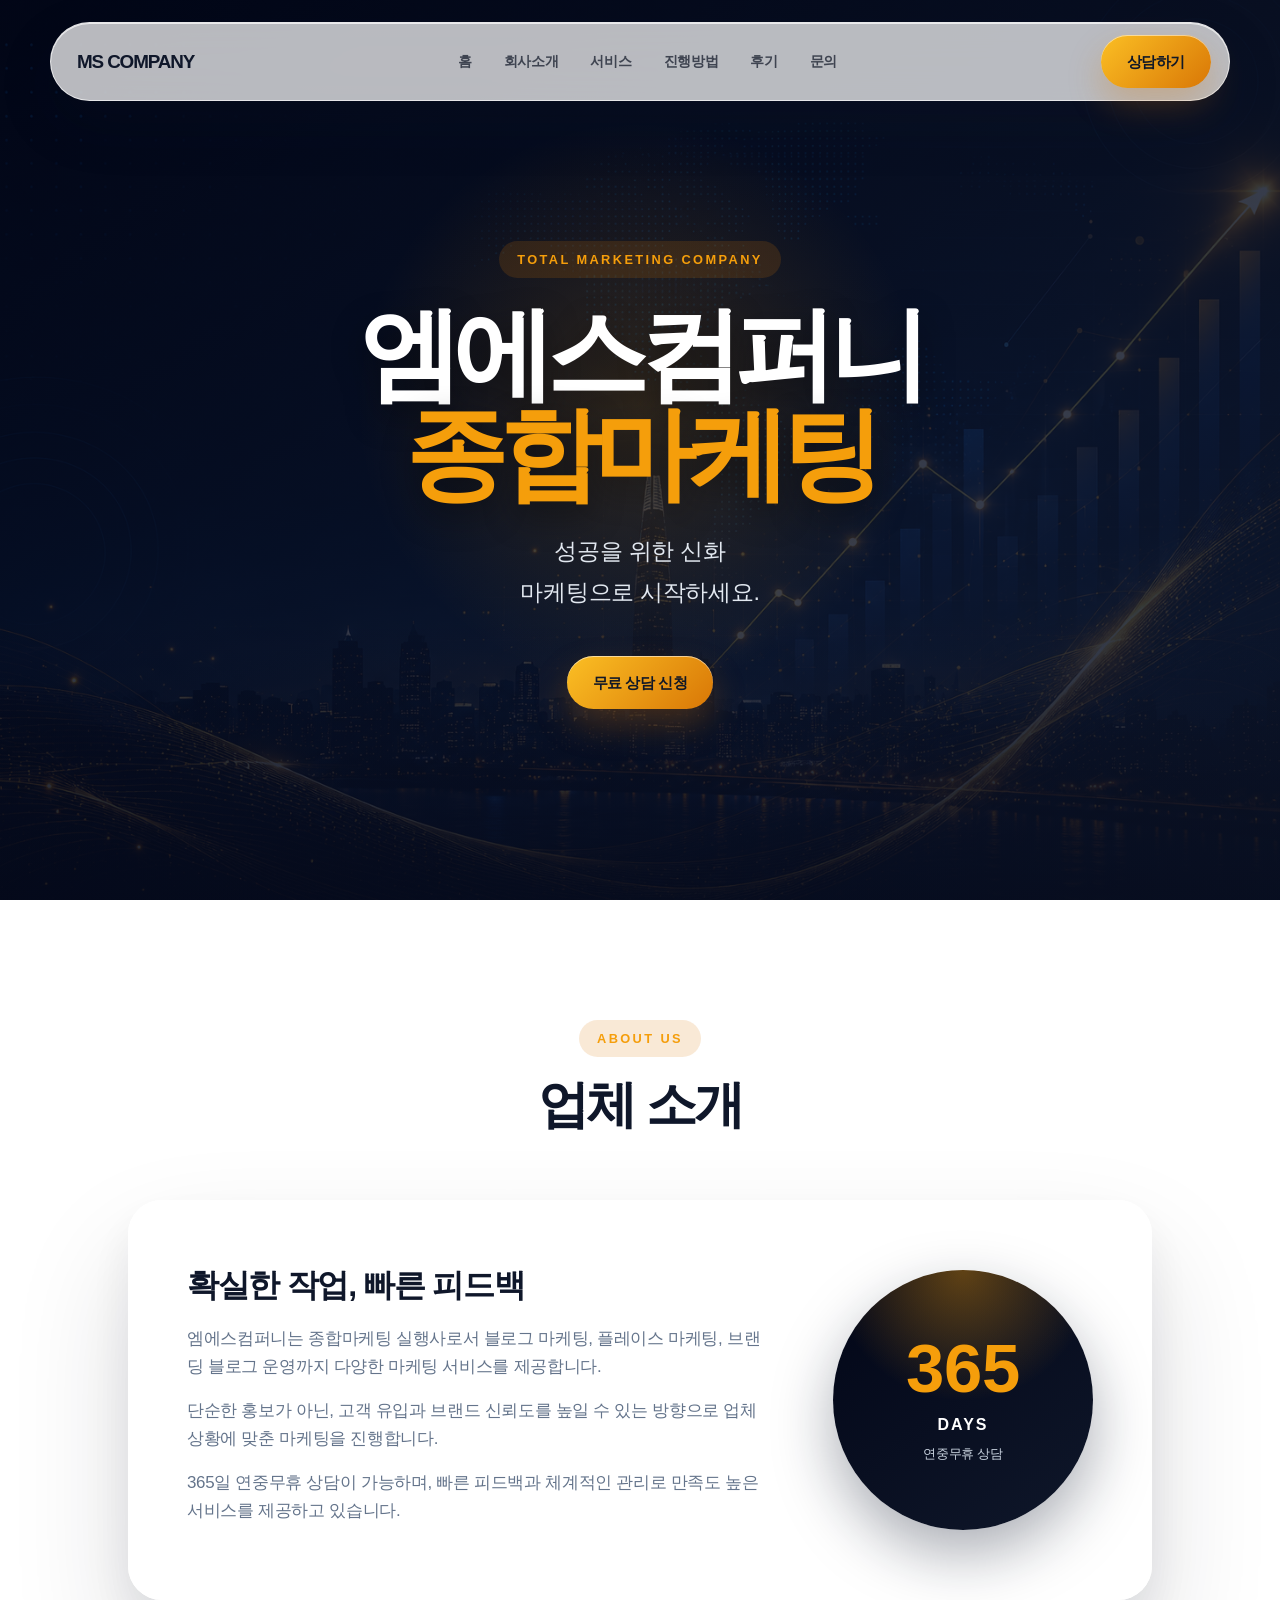
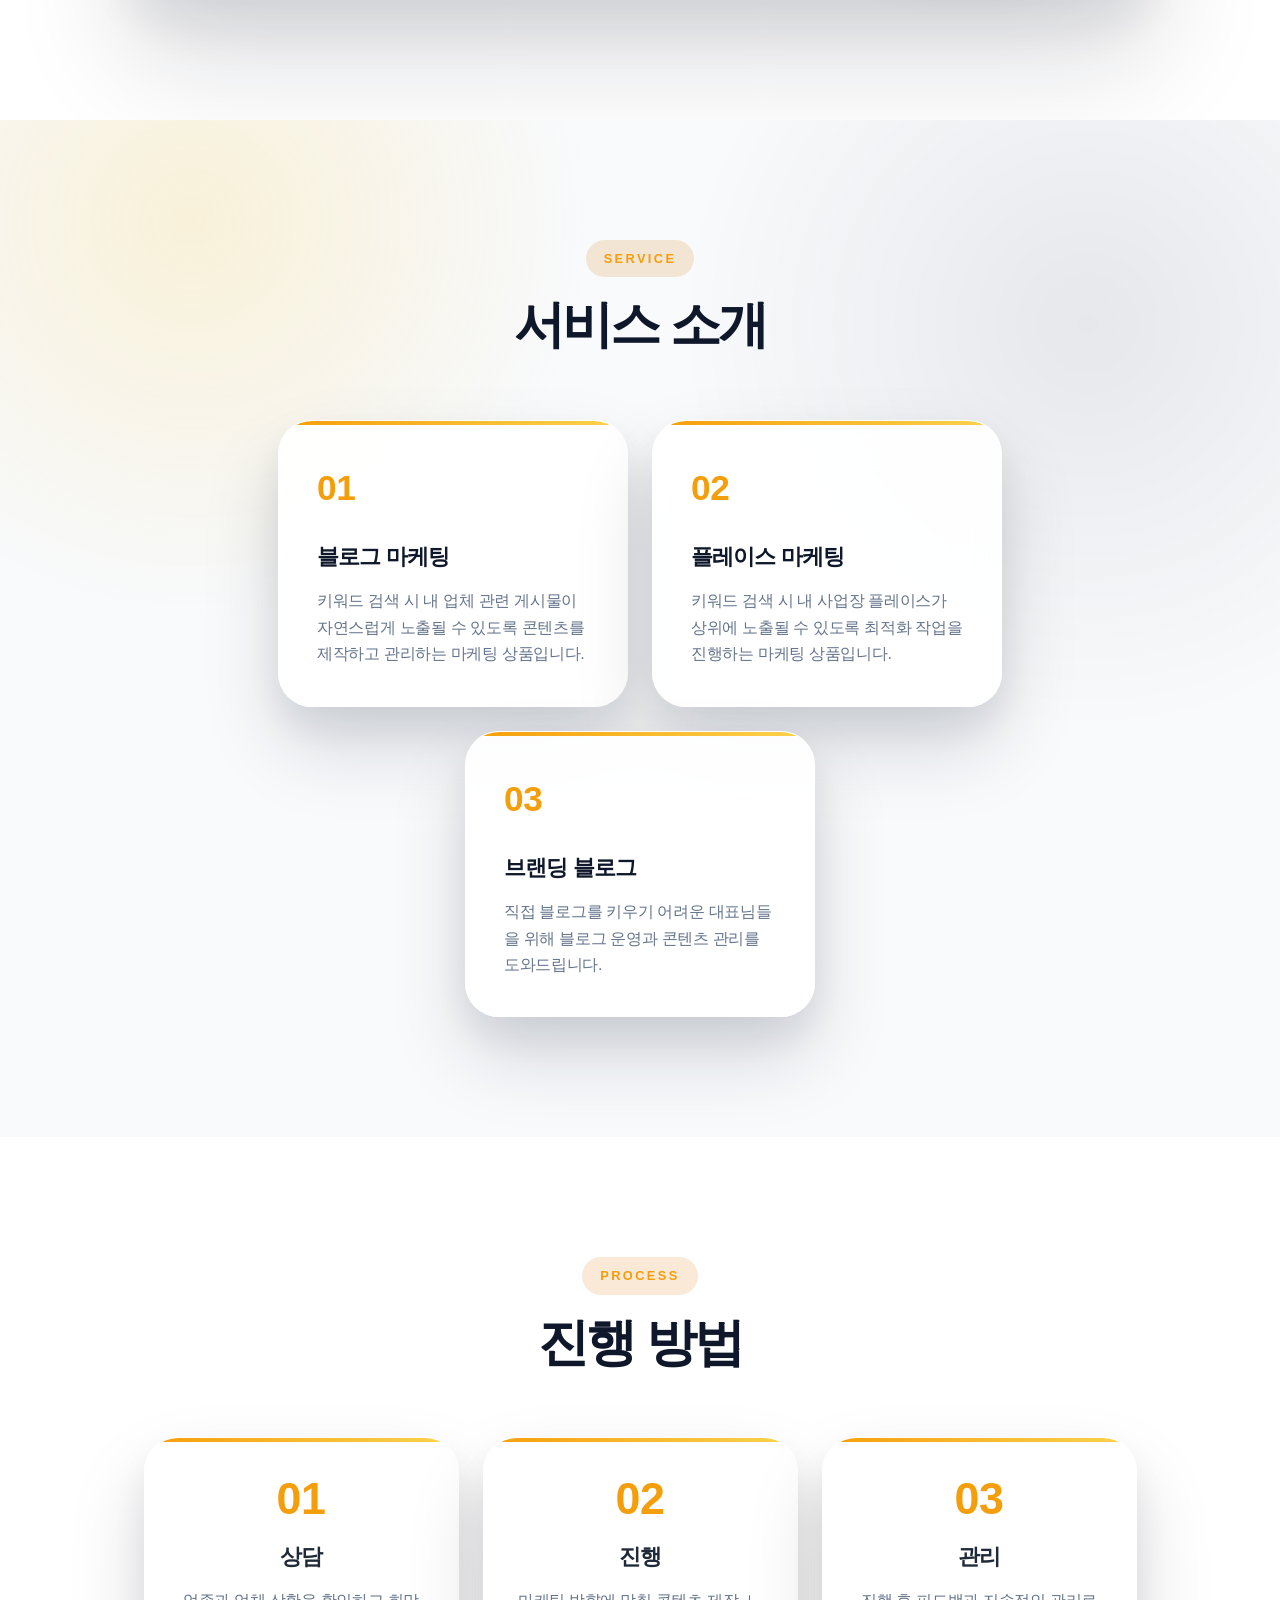
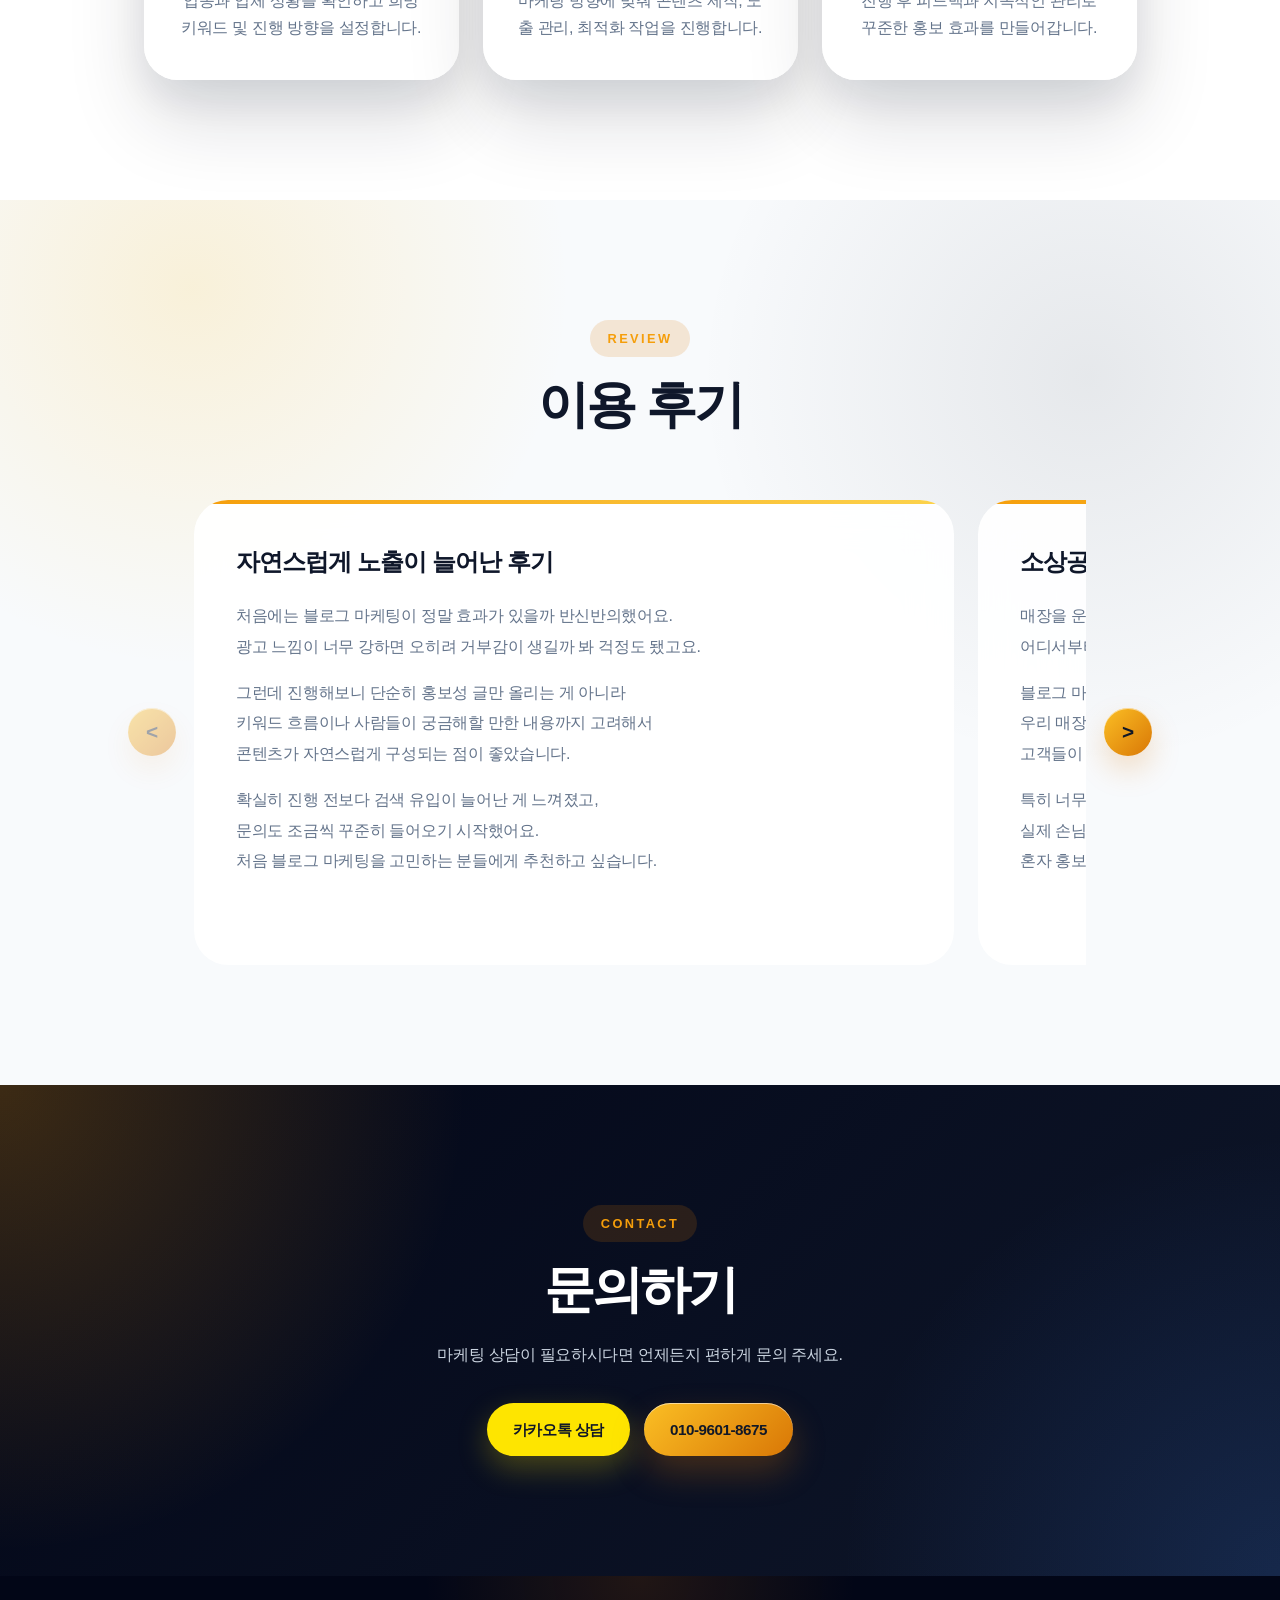
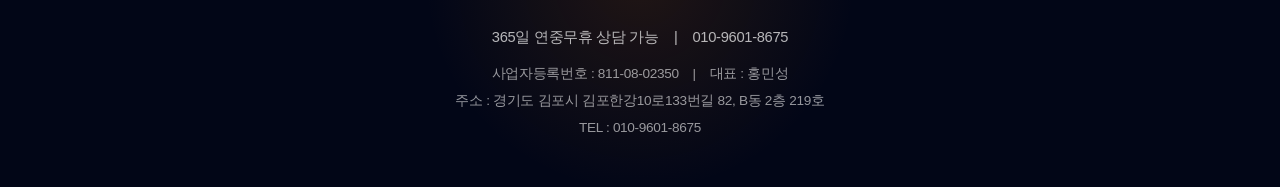
==== commit a32de76a: "추가사항 반영" ====
--- a/index.html
+++ b/index.html
@@ -165,7 +165,12 @@
     <span class="section-label">REVIEW</span>
     <h2>이용 후기</h2>
 
-    <div class="review-container">
+    <div class="review-slider">
+      <button class="review-nav review-nav-prev" type="button" aria-label="이전 후기">
+        &lt;
+      </button>
+
+      <div class="review-container" tabindex="0">
       <div class="review-box">
         <h3>자연스럽게 노출이 늘어난 후기</h3>
         <p>
@@ -261,6 +266,12 @@
           마케팅을 계속 이용해볼 생각입니다.
         </p>
       </div>
+
+      </div>
+
+      <button class="review-nav review-nav-next" type="button" aria-label="다음 후기">
+        &gt;
+      </button>
     </div>
   </div>
 </section>
@@ -288,6 +299,11 @@
 
   <footer>
     <p>365일 연중무휴 상담 가능&nbsp;&nbsp;&nbsp;&nbsp;|&nbsp;&nbsp;&nbsp;&nbsp;010-9601-8675</p>
+    <div class="footer-business-info">
+      <p>사업자등록번호 : 811-08-02350&nbsp;&nbsp;&nbsp;&nbsp;|&nbsp;&nbsp;&nbsp;&nbsp;대표 : 홍민성</p>
+      <p>주소 : 경기도 김포시 김포한강10로133번길 82, B동 2층 219호</p>
+      <p>TEL : 010-9601-8675</p>
+    </div>
   </footer>
 
   <script>
@@ -307,7 +323,47 @@
 
     window.addEventListener('scroll', revealSections);
     revealSections();
+
+    const reviewContainer = document.querySelector('.review-container');
+    const reviewPrevButton = document.querySelector('.review-nav-prev');
+    const reviewNextButton = document.querySelector('.review-nav-next');
+
+    if (reviewContainer && reviewPrevButton && reviewNextButton) {
+      const getReviewScrollAmount = () => {
+        const firstReview = reviewContainer.querySelector('.review-box');
+        const gap = parseFloat(getComputedStyle(reviewContainer).columnGap) || 24;
+
+        return firstReview
+          ? firstReview.getBoundingClientRect().width + gap
+          : reviewContainer.clientWidth;
+      };
+
+      const updateReviewButtons = () => {
+        const maxScrollLeft = reviewContainer.scrollWidth - reviewContainer.clientWidth - 1;
+
+        reviewPrevButton.disabled = reviewContainer.scrollLeft <= 0;
+        reviewNextButton.disabled = reviewContainer.scrollLeft >= maxScrollLeft;
+      };
+
+      reviewPrevButton.addEventListener('click', () => {
+        reviewContainer.scrollBy({
+          left: -getReviewScrollAmount(),
+          behavior: 'smooth'
+        });
+      });
+
+      reviewNextButton.addEventListener('click', () => {
+        reviewContainer.scrollBy({
+          left: getReviewScrollAmount(),
+          behavior: 'smooth'
+        });
+      });
+
+      reviewContainer.addEventListener('scroll', updateReviewButtons);
+      window.addEventListener('resize', updateReviewButtons);
+      updateReviewButtons();
+    }
   </script>
 
 </body>
-</html>+</html>
--- a/src/styles/common.css
+++ b/src/styles/common.css
@@ -198,6 +198,16 @@
   font-size: 0.92rem;
 }
 
+.footer-business-info {
+  margin-top: 14px;
+}
+
+.footer-business-info p {
+  color: rgba(255, 255, 255, 0.58);
+  font-size: 0.85rem;
+  line-height: 1.6;
+}
+
 @media (max-width: 768px) {
   .header {
     display: none;
@@ -214,4 +224,4 @@
   h2 {
     font-size: 2rem;
   }
-}+}
--- a/src/styles/index.css
+++ b/src/styles/index.css
@@ -170,15 +170,75 @@
 
 /* REVIEW */
 
+.review-slider {
+  width: 100%;
+  max-width: 1180px;
+  margin-top: 42px;
+
+  display: grid;
+  grid-template-columns: 48px minmax(0, 1fr) 48px;
+  align-items: center;
+  gap: 18px;
+}
+
 .review-container {
   width: 100%;
-  max-width: 1000px;
-
-  display: flex;
-  flex-direction: column;
+
+  display: flex;
+  flex-wrap: nowrap;
 
   gap: 24px;
-  margin-top: 42px;
+  overflow-x: auto;
+  overflow-y: hidden;
+  scroll-behavior: smooth;
+  scroll-snap-type: x mandatory;
+  scrollbar-width: none;
+  -ms-overflow-style: none;
+}
+
+.review-container::-webkit-scrollbar {
+  display: none;
+}
+
+.review-nav {
+  width: 48px;
+  height: 48px;
+
+  display: inline-flex;
+  align-items: center;
+  justify-content: center;
+
+  border: 0;
+  border-radius: 50%;
+
+  background: linear-gradient(135deg, #FBBF24 0%, #D97706 100%);
+  color: #111827;
+  cursor: pointer;
+
+  font-size: 1.3rem;
+  font-weight: 900;
+  line-height: 1;
+
+  box-shadow:
+    0 14px 30px rgba(217, 119, 6, 0.22),
+    inset 0 1px 0 rgba(255, 255, 255, 0.55);
+
+  transition:
+    opacity 0.25s ease,
+    transform 0.25s ease,
+    box-shadow 0.25s ease;
+}
+
+.review-nav:hover:not(:disabled) {
+  transform: translateY(-3px);
+  box-shadow:
+    0 20px 42px rgba(217, 119, 6, 0.32),
+    inset 0 1px 0 rgba(255, 255, 255, 0.65);
+}
+
+.review-nav:disabled {
+  opacity: 0.38;
+  cursor: default;
 }
 
 /* CARD COMMON */
@@ -295,9 +355,22 @@
 /* REVIEW */
 
 .review-box {
-  width: 100%;
+  width: min(760px, 78vw);
+  flex: 0 0 min(760px, 78vw);
   padding: 42px;
   text-align: left;
+  border: 0;
+  scroll-snap-align: center;
+  box-shadow: none;
+}
+
+.review-box:hover {
+  transform: none;
+  box-shadow: none;
+}
+
+.review-box::after {
+  display: none;
 }
 
 .review-box h3 {
@@ -455,9 +528,19 @@
 
   .service-container,
   .process-container,
-  .review-container {
+  .review-slider {
     gap: 18px;
     margin-top: 30px;
+  }
+
+  .review-slider {
+    grid-template-columns: 38px minmax(0, 1fr) 38px;
+  }
+
+  .review-nav {
+    width: 38px;
+    height: 38px;
+    font-size: 1.05rem;
   }
 
   .service-box,
@@ -471,6 +554,7 @@
   .review-box {
     width: 100%;
     max-width: 100%;
+    flex-basis: 100%;
     padding: 28px 20px;
     border-radius: 24px;
   }
@@ -493,4 +577,4 @@
     line-height: 1.85;
     margin-bottom: 14px;
   }
-}+}
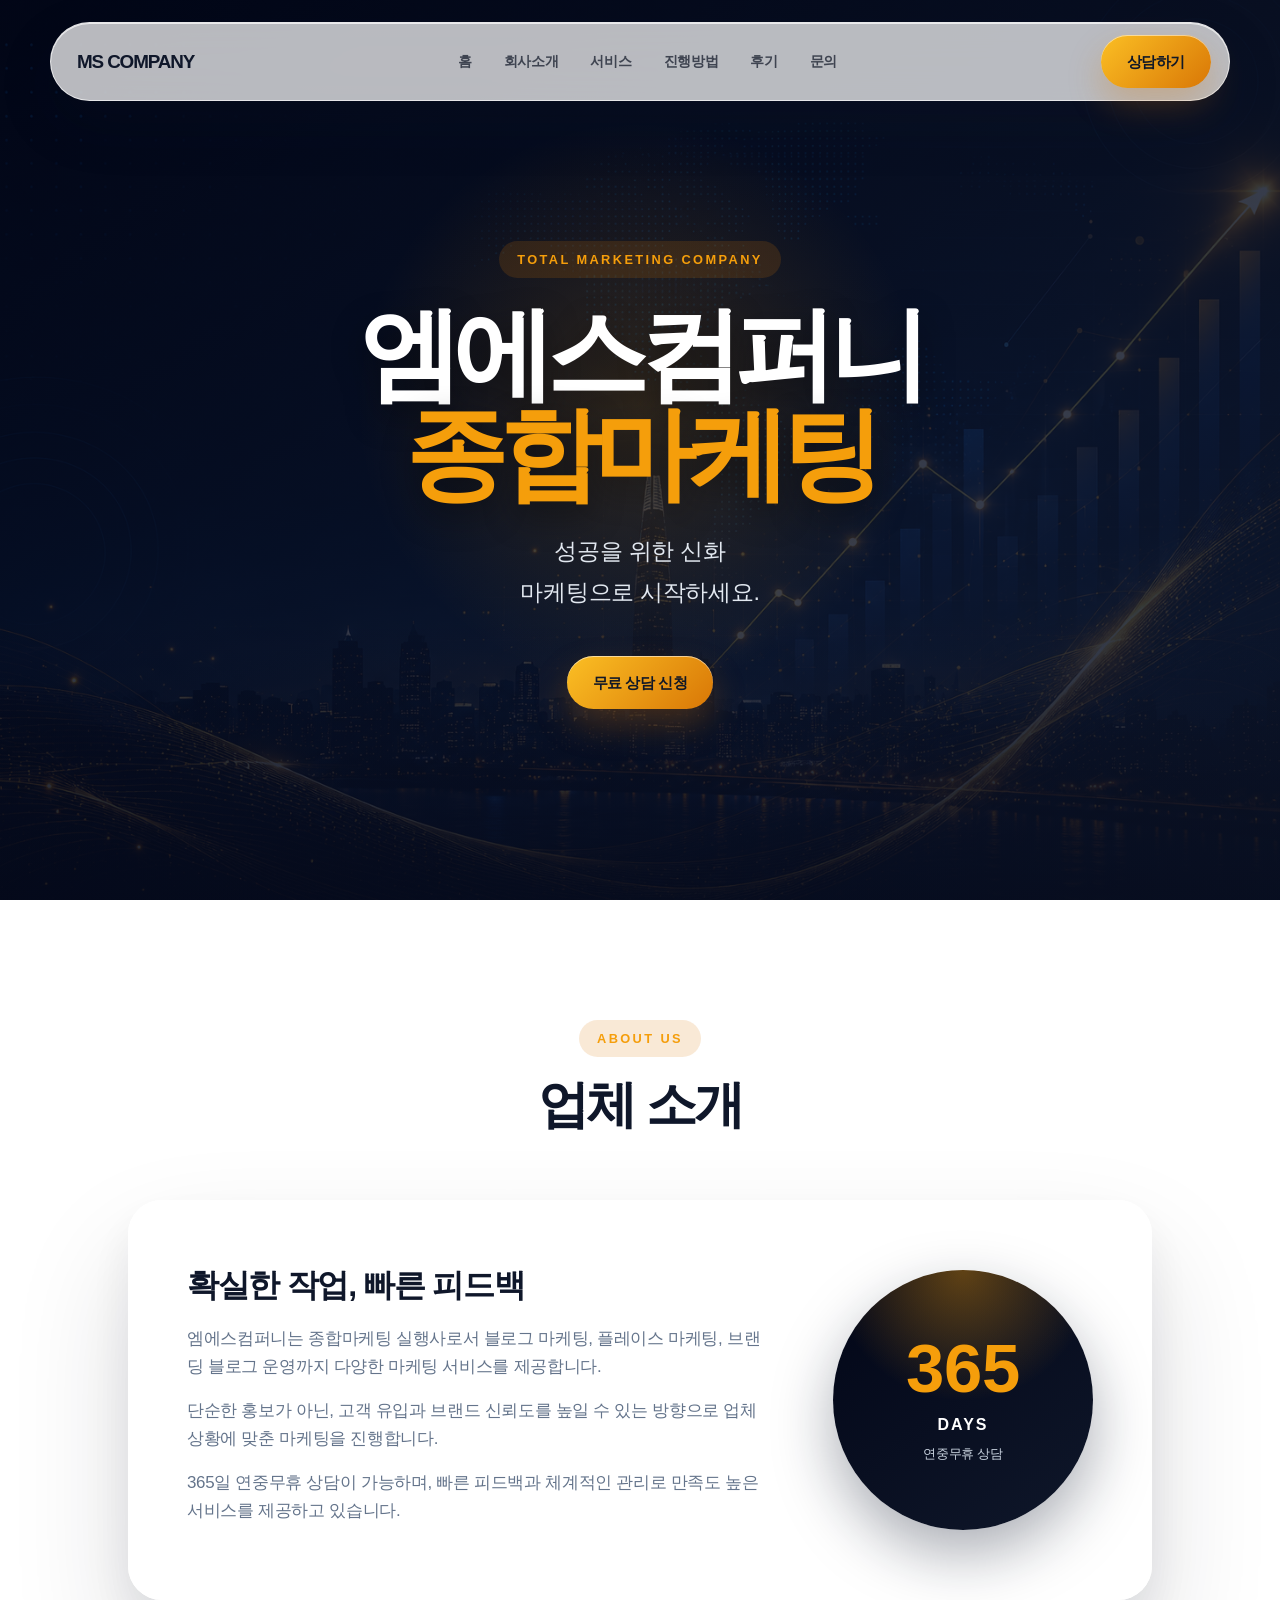
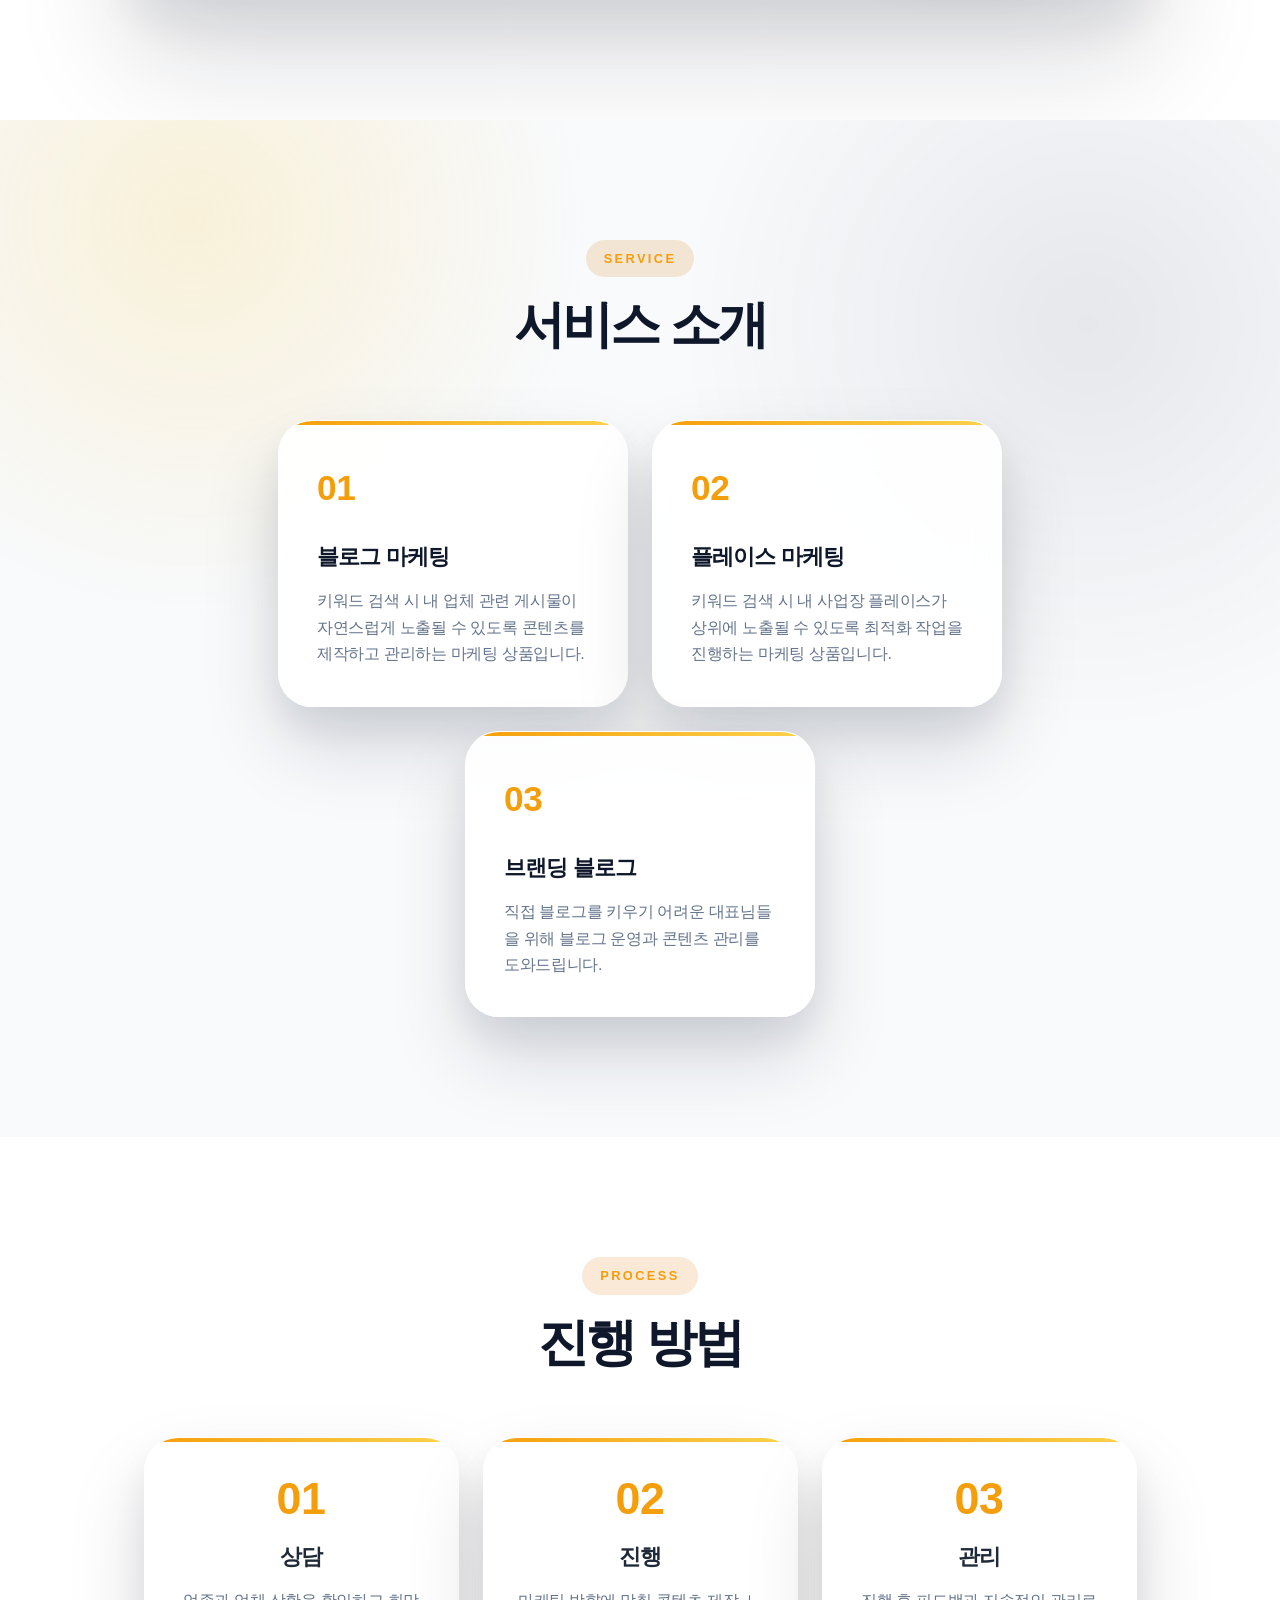
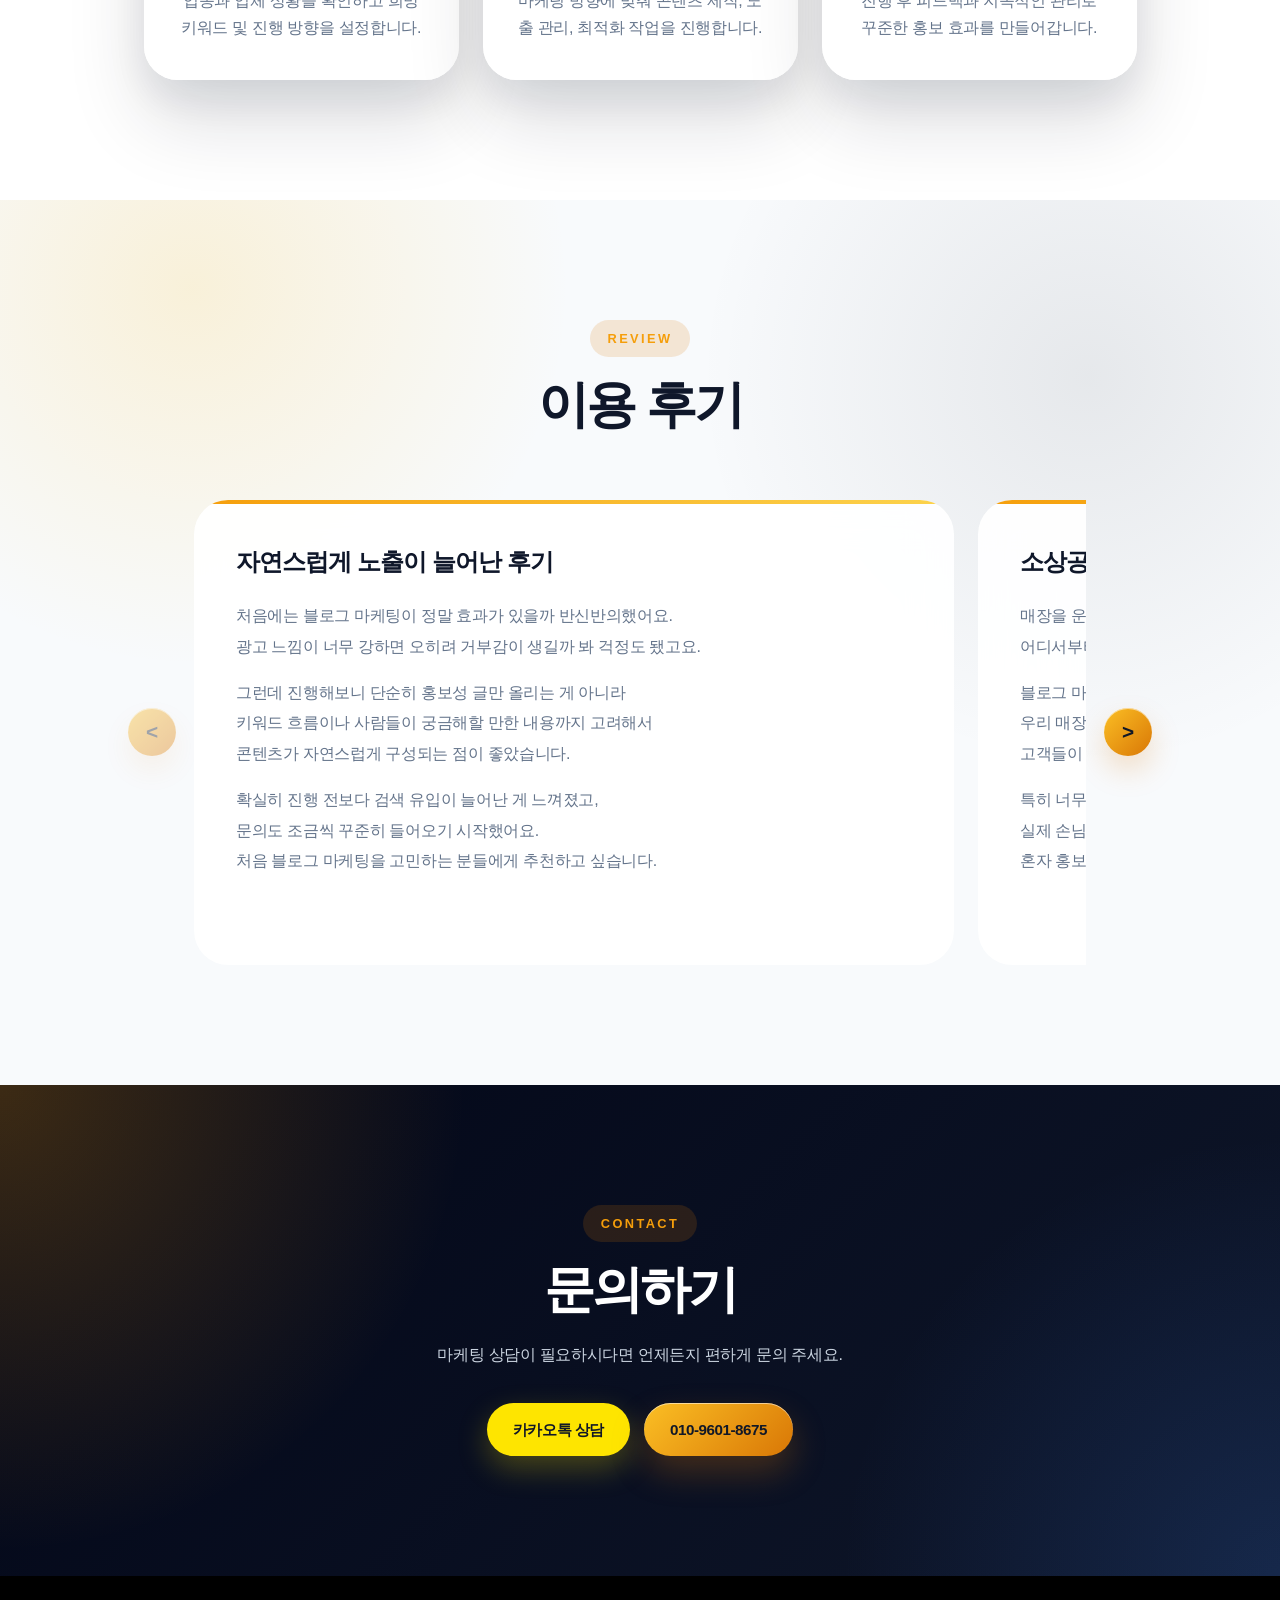
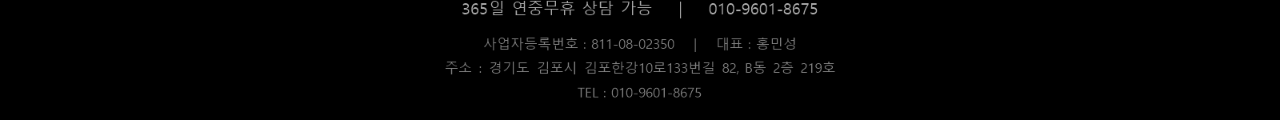
==== commit 9f8faff8: "푸터 수정" ====
--- a/index.html
+++ b/index.html
@@ -3,8 +3,23 @@
 <head>
   <meta charset="UTF-8">
   <meta name="viewport" content="width=device-width, initial-scale=1.0">
-  <title>엠에스컴퍼니 종합마케팅</title>
-
+  <title>엠에스컴퍼니</title>
+  <meta name="keywords" content="블로그마케팅, 플레이스마케팅, 브랜딩블로그, 뷰티마케팅, 마케팅전문기업">
+  <meta name="description" content="블로그마케팅, 플레이스마케팅, 브랜딩블로그, 뷰티마케팅 전문 마케팅 기업 엠에스컴퍼니">
+  <link rel="canonical" href="https://mscompanyn.com/">
+  <meta property="og:type" content="website">
+  <meta property="og:locale" content="ko_KR">
+  <meta property="og:site_name" content="엠에스컴퍼니">
+  <meta property="og:title" content="엠에스컴퍼니">
+  <meta property="og:description" content="블로그마케팅, 플레이스마케팅, 브랜딩블로그, 뷰티마케팅 전문 마케팅 기업 엠에스컴퍼니">
+  <meta property="og:url" content="https://mscompanyn.com/">
+  <meta property="og:image" content="https://mscompanyn.com/src/images/banner.png">
+  <meta property="og:image:alt" content="엠에스컴퍼니">
+  <meta name="twitter:card" content="summary_large_image">
+  <meta name="twitter:title" content="엠에스컴퍼니">
+  <meta name="twitter:description" content="블로그마케팅, 플레이스마케팅, 브랜딩블로그, 뷰티마케팅 전문 마케팅 기업 엠에스컴퍼니">
+  <meta name="twitter:image" content="https://mscompanyn.com/src/images/banner.png">
+  <link rel="icon" type="image/svg+xml" href="./src/images/favicon.svg">
   <link rel="stylesheet" href="./src/styles/common.css">
   <link rel="stylesheet" href="./src/styles/index.css">
 </head>
@@ -298,12 +313,10 @@
   </section>
 
   <footer>
-    <p>365일 연중무휴 상담 가능&nbsp;&nbsp;&nbsp;&nbsp;|&nbsp;&nbsp;&nbsp;&nbsp;010-9601-8675</p>
-    <div class="footer-business-info">
-      <p>사업자등록번호 : 811-08-02350&nbsp;&nbsp;&nbsp;&nbsp;|&nbsp;&nbsp;&nbsp;&nbsp;대표 : 홍민성</p>
-      <p>주소 : 경기도 김포시 김포한강10로133번길 82, B동 2층 219호</p>
-      <p>TEL : 010-9601-8675</p>
-    </div>
+    <picture>
+      <source media="(max-width: 600px)" srcset="./src/images/footer-info-mobile.png">
+      <img src="./src/images/footer-info.png" alt="" class="footer-image" loading="lazy" aria-hidden="true">
+    </picture>
   </footer>
 
   <script>
--- a/src/styles/common.css
+++ b/src/styles/common.css
@@ -185,27 +185,21 @@
 }
 
 footer {
-  padding: 44px 20px;
-  background:
-    radial-gradient(circle at top, rgba(217, 119, 6, 0.14), transparent 32%),
-    var(--color-dark-background);
+  padding: 0;
+  background: #000000;
   text-align: center;
 }
 
-footer p {
-  color: rgba(255, 255, 255, 0.7);
-  margin: 5px 0;
-  font-size: 0.92rem;
-}
-
-.footer-business-info {
-  margin-top: 14px;
-}
-
-.footer-business-info p {
-  color: rgba(255, 255, 255, 0.58);
-  font-size: 0.85rem;
-  line-height: 1.6;
+footer picture {
+  display: block;
+}
+
+.footer-image {
+  display: block;
+  width: 100%;
+  max-width: 1600px;
+  height: auto;
+  margin: 0 auto;
 }
 
 @media (max-width: 768px) {
